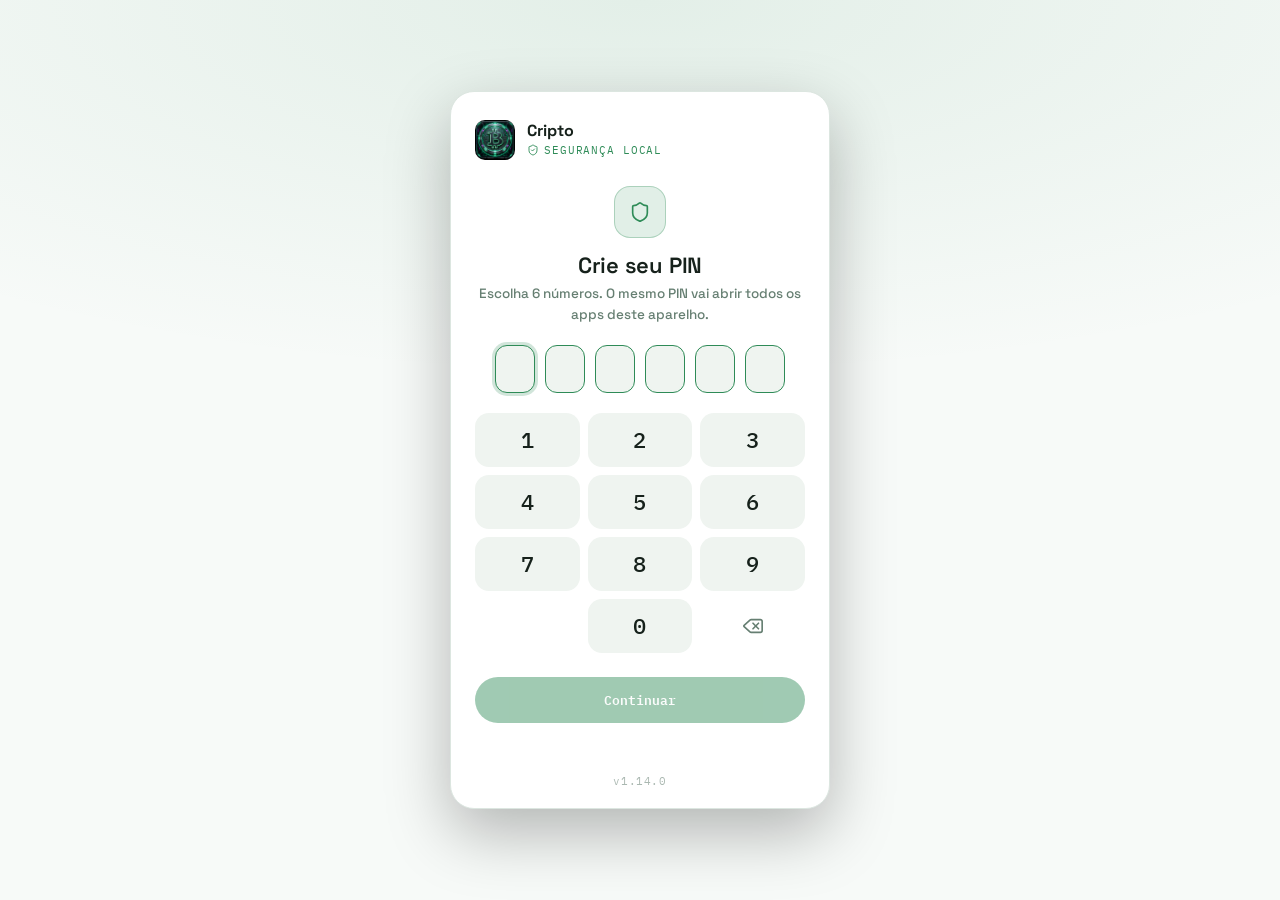
==== index.html @ ff0488eb "fix: remove o salvamento automático em pasta (v1.14.0) O Chrome do Android não tem showDirectoryPick" ====
<!DOCTYPE html>
<html lang="pt-BR" class="vault-locked" data-vault-version="1.14.0" data-vault-app="cripito-sim" data-vault-name="Cripto">
<head>
<meta charset="UTF-8">
<meta name="viewport" content="width=device-width, initial-scale=1, viewport-fit=cover">
<meta http-equiv="Content-Security-Policy" content="default-src 'self'; script-src 'self' https://www.gstatic.com https://www.google.com; style-src 'self' 'unsafe-inline'; font-src 'self'; connect-src 'self' https://firestore.googleapis.com https://content-firebaseappcheck.googleapis.com https://www.google.com https://api.coingecko.com https://api.binance.com; img-src 'self' data:; frame-src https://www.google.com; object-src 'none'; base-uri 'self'; form-action 'self'; worker-src 'self'">
<meta name="referrer" content="no-referrer">
<title>Cripto — Conversor &amp; Portfólio</title>
<link rel="manifest" href="manifest.json">
<meta name="theme-color" content="#171D1A">
<meta name="mobile-web-app-capable" content="yes">
<meta name="apple-mobile-web-app-capable" content="yes">
<meta name="apple-mobile-web-app-status-bar-style" content="black-translucent">
<meta name="apple-mobile-web-app-title" content="Cripto">
<link rel="icon" href="icon-192.png">
<link rel="apple-touch-icon" href="icon-192.png">
<!-- Log de erros: primeiro script, para pegar erros desde o início -->
<script src="apoio/stk-pkg-erros.js" data-app="CRIPTO"></script>
<link rel="stylesheet" href="fonts/fonts.css">
<link rel="stylesheet" href="css/style.css">
<link rel="stylesheet" href="stk-pkg-secure-ui.css">
<link rel="stylesheet" href="apoio/apoio.css" id="dz-style">
</head>
<body>
  <div class="modal-overlay" id="securityModalOverlay" style="display:none;">
    <div class="modal-box">
      <div class="modal-header">
        <h1 style="font-size:20px; margin:0;">Segurança</h1>
        <button class="modal-close" id="closeSecurityModalBtn" aria-label="Fechar" type="button"><i data-icon="x" data-size="18"></i></button>
      </div>
      <div id="securityContent"></div>
    </div>
  </div>

  <div class="modal-overlay" id="certModalOverlay" style="display:none;">
    <div class="modal-box">
      <div class="modal-header">
        <h1 style="font-size:20px; margin:0;">Certificado digital</h1>
        <button class="modal-close" id="closeCertModalBtn" aria-label="Fechar" type="button"><i data-icon="x" data-size="18"></i></button>
      </div>
      <div id="certModalContent"></div>
    </div>
  </div>

  <div class="modal-overlay" id="taxModalOverlay" style="display:none;">
    <div class="modal-box" style="max-width:480px;">
      <div class="modal-header">
        <h1 style="font-size:20px; margin:0;">Relatório Fiscal &amp; IRPF</h1>
        <button class="modal-close" id="closeTaxModalBtn" aria-label="Fechar" type="button"><i data-icon="x" data-size="18"></i></button>
      </div>
      <div id="taxModalContent"></div>
    </div>
  </div>

  <div class="modal-overlay" id="fileAccessModalOverlay" style="display:none;">
    <div class="modal-box">
      <div class="modal-header">
        <h1 style="font-size:20px; margin:0;">Salvamento direto em arquivo</h1>
        <button class="modal-close" id="closeFileAccessModalBtn" aria-label="Fechar" type="button"><i data-icon="x" data-size="18"></i></button>
      </div>
      <div id="fileAccessContent"></div>
    </div>
  </div>

  <div class="wrap" id="appWrap">
    <header class="app-head">
      <div class="vp-bar" data-vault-profile-slot></div>
      <div class="app-head-text">
        <div class="eyebrow" id="headEyebrow">CRIPTO · CONVERSOR AO VIVO</div>
        <h1 id="headTitle">USD · BRL · Cripto</h1>
        <p class="lede" id="headLede">Cotações de cripto em dólar e em real.</p>
      </div>
    </header>

    <div class="tabs">
      <div class="tabs-indicator" id="tabsIndicator"></div>
      <button class="tab-btn active" data-tab="conversor" data-eyebrow="CRIPTO · CONVERSOR AO VIVO" data-title="USD · BRL · Cripto" data-lede="Cotações de cripto em dólar e em real.">Conversor</button>
      <button class="tab-btn" data-tab="simulador" data-eyebrow="CRIPTO · MEU PORTFÓLIO" data-title="Carteira Cripto" data-lede="Suas operações, saldo e resultado.">Portfólio</button>
      <button class="tab-btn" data-tab="metas" data-eyebrow="CRIPTO · SIMULADOR REVERSO" data-title="Meta de Lucro &amp; Capital" data-lede="Quanto investir para chegar ao lucro desejado.">Meta de Lucro</button>
    </div>

    <!-- CONVERSOR -->
    <div class="tab-panel active" id="panel-conversor">
      <div class="card" style="margin-bottom:20px; border-radius:20px;">
        <div class="input-row">
          <input class="amount-input" id="amountInput" type="number" inputmode="decimal" value="1" min="0" step="any" style="font-size:32px;">
          <select class="currency-select" id="fromCurrency"></select>
        </div>
        <div class="status-line">
          <span id="statusText">buscando preços…</span>
          <span id="statusTime"></span>
        </div>
      </div>

      <div class="search-wrap">
        <input type="text" id="assetSearchInput" placeholder="Filtrar moedas por nome ou símbolo (ex: btc, sol, cardano)..." class="search-input">
      </div>

      <div id="results"></div>
      <div id="favoritesEditor" style="display:none;"></div>

      <div class="sparkline-wrap" id="sparklineWrap" style="display:none;">
        <div class="label" id="sparklineLabel"></div>
        <div id="sparklineSvg"></div>
      </div>

      <div class="ticker" id="ticker"></div>
    </div>

    <!-- PORTFÓLIO -->
    <div class="tab-panel" id="panel-simulador">
      <div class="hero">
        <div class="hero-label">PATRIMÔNIO TOTAL</div>
        <div class="hero-amount" id="heroAmount">$0.00</div>
        <div class="hero-delta pos" id="heroDelta">+$0.00</div>
      </div>

      <div class="portfolio-bar">
        <select id="portfolioSelect"></select>
        <button class="icon-btn" id="newPortfolioBtn"><i data-icon="plus" data-size="15"></i> Nova</button>
        <button class="icon-btn" id="renamePortfolioBtn"><i data-icon="pencil" data-size="15"></i> Renomear</button>
        <button class="icon-btn" id="deletePortfolioBtn"><i data-icon="trash" data-size="15"></i> Excluir</button>
      </div>

      <div id="alertBanners"></div>

      <section>
        <div class="card" style="display:flex; flex-direction:column; gap:10px;">
          <!-- Segurança fica em Configurações (menu ⋮); o botão segue aqui, oculto, para o app.js. -->
          <button class="icon-btn" id="openSecurityBtn" style="display:none"></button>
          <div class="security-row" style="border-bottom:none; padding:0;">
            <div>
              <div class="label">Fiscal &amp; IRPF</div>
              <div class="desc">Alienações mensais (limite R$ 35k), apuração de ganho de capital e DeCripto</div>
            </div>
            <button class="icon-btn" id="openTaxModalBtn"><i data-icon="file-text" data-size="15"></i> Ver Relatório</button>
          </div>
        </div>
      </section>

      <section>
        <h2>Saldo em conta <span style="font-size:11px; color:var(--ink-dim);">(depósitos também em blockchain — imutáveis)</span></h2>
        <div class="stat-grid-2" style="margin-bottom:12px;">
          <div class="stat-card-2">
            <div class="k">NÃO ALOCADO</div>
            <div class="v" id="cashBalanceValue"></div>
          </div>
          <div class="stat-card-2">
            <div class="k">PATRIMÔNIO (SALDO+ATIVOS)</div>
            <div class="v" id="netWorthValue"></div>
          </div>
        </div>
        <div class="card">
          <div style="display:flex; gap:10px;">
            <input type="number" id="depositInput" placeholder="Valor (USD)" step="any" style="flex:1; min-width:0;">
            <button class="io-btn" id="depositBtn" style="flex:0 0 auto; min-width:auto; padding:10px 16px;">Adicionar saldo</button>
          </div>
          <div id="depositList"></div>
          <div class="checkbox-row">
            <input type="checkbox" id="blockOverdraftCheck">
            <label for="blockOverdraftCheck" style="margin:0;">Bloquear compras que excedam o saldo disponível</label>
          </div>
        </div>
      </section>

      <section>
        <h2>Alocação da carteira</h2>
        <div class="card">
          <div class="allocation-bar" id="allocationBar"></div>
          <div class="allocation-legend" id="allocationLegend"></div>
        </div>
      </section>

      <section>
        <h2>Evolução do patrimônio</h2>
        <div class="card">
          <div class="chart-header">
            <div class="chart-periods" id="chartPeriodControls">
              <button class="chart-period-btn" data-period="24h">24H</button>
              <button class="chart-period-btn" data-period="7d">7D</button>
              <button class="chart-period-btn" data-period="30d">30D</button>
              <button class="chart-period-btn active" data-period="all">TUDO</button>
            </div>
            <span style="font-family:'IBM Plex Mono',monospace; font-size:11px; color:var(--ink-dim);" id="chartRangeSummary"></span>
          </div>
          <div id="netWorthChart"></div>
          <div class="chart-hover-info" id="chartHoverInfo" style="display:none;">
            <span id="chartHoverDate"></span>
            <span id="chartHoverVal" style="font-weight:600; color:var(--accent);"></span>
          </div>
        </div>
      </section>

      <section id="registrarSection">
        <h2>Registrar operação</h2>
        <div class="card">
          <form class="trade-form" id="tradeForm">
            <div class="full type-toggle">
              <button type="button" data-type="buy" class="active">Compra</button>
              <button type="button" data-type="sell">Venda</button>
            </div>
            <div>
              <label>Ativo</label>
              <select id="assetSelect"></select>
            </div>
            <div>
              <label>Valor da operação (USD)</label>
              <input type="number" id="valueInput" step="any" min="0" placeholder="0.00">
            </div>
            <div class="full">
              <label>Preço por unidade (USD) — cotação de mercado em tempo real</label>
              <input type="number" id="priceInput" step="any" min="0" readonly>
            </div>
            <div>
              <label for="feeInput">Taxa da corretora</label>
              <div class="fee-row">
                <input type="number" id="feeInput" step="any" min="0" placeholder="0">
                <select id="feeUnitSelect" aria-label="Unidade da taxa">
                  <option value="pct">%</option>
                  <option value="usd">USD</option>
                </select>
              </div>
            </div>
            <div>
              <label for="spreadInput">Spread/slippage estimado (%)</label>
              <input type="number" id="spreadInput" step="any" min="0" max="50" placeholder="1">
            </div>
            <div class="full">
              <label for="custodySelect">Local de custódia (define o regime fiscal)</label>
              <select id="custodySelect">
                <option value="national">Exchange nacional (ganho de capital mensal, isenção R$ 35 mil)</option>
                <option value="foreign">Exterior / autocustódia (Lei 14.754/2023: 15% ao ano)</option>
              </select>
            </div>
            <div class="full" id="qtyPreview" style="font-family:'IBM Plex Mono',monospace; font-size:12.5px; color:var(--ink-dim);"></div>
            <div class="full" style="font-size:11.5px; color:var(--ink-dim); line-height:1.5;">
              O preço é a cotação média de mercado; o spread estimado simula a diferença até o preço realmente executado. Taxa e spread entram no custo (compra) ou reduzem o valor recebido (venda). Vender cripto por USDT ou outra stablecoin é permuta tributável, igual a vender por reais.
            </div>
            <button type="submit" class="submit-btn" id="submitBtn">Registrar compra</button>
          </form>
        </div>
      </section>

      <section>
        <h2>Resumo da carteira</h2>
        <div class="card" id="summaryCard"></div>
      </section>

      <section>
        <h2>Alertas de preço</h2>
        <div class="card">
          <div class="alert-form">
            <select id="alertAsset"></select>
            <select id="alertDirection">
              <option value="above">Acima de</option>
              <option value="below">Abaixo de</option>
            </select>
            <input type="number" id="alertTarget" step="any" min="0" placeholder="Preço USD">
            <button type="button" class="submit-btn full" id="addAlertBtn">Criar alerta</button>
          </div>
          <div id="alertList"></div>
        </div>
      </section>

      <section>
        <h2>Histórico de operações <span style="font-size:11px; color:var(--ink-dim);">(blockchain local — imutável)</span></h2>
        <div class="card" id="historyCard"></div>
        <div class="io-buttons">
          <button class="io-btn" id="verifyChainBtn"><i data-icon="shield-check" data-size="15"></i> Verificar integridade</button>
        </div>
        <div class="status" id="chainStatus"></div>
        <!-- Backup e arquivo ficam em Configurações (menu ⋮), que aciona estes botões ocultos. -->
        <div class="io-buttons" style="display:none">
          <button class="io-btn" id="connectFileBtn"><i data-icon="link" data-size="15"></i> Conectar arquivo JSON</button>
          <button class="io-btn" id="exportBtn"><i data-icon="download" data-size="15"></i> Exportar JSON</button>
          <button class="io-btn" id="exportCsvBtn"><i data-icon="file-text" data-size="15"></i> Exportar CSV (Extrato)</button>
          <button class="io-btn" id="importBtn"><i data-icon="upload" data-size="15"></i> Importar JSON</button>
          <input type="file" id="importFile" accept="application/json">
        </div>
        <div class="status" id="ioStatus"></div>
        <div class="status" id="fileStatus"></div>
      </section>

      <button class="fab" id="fabAddTrade" title="Registrar operação" aria-label="Registrar operação" type="button"><i data-icon="plus" data-size="26"></i></button>
    </div>

    <!-- META DE LUCRO -->
    <div class="tab-panel" id="panel-metas">
      <section>
        <div class="card" style="margin-bottom:20px;">
          <div style="font-size:13px; color:var(--ink-dim); margin-bottom:16px; line-height:1.5;">
            Defina quanto você quer lucrar. O simulador calcula quanto capital bruto é preciso alocar em cada cenário para o lucro líquido de 15% de IR atingir a meta. Os rendimentos são hipóteses sem fonte, não previsão nem promessa de retorno; renda passiva (lending/staking) também é tributável.
          </div>
          <form id="targetProfitForm" style="display:flex; gap:12px; flex-wrap:wrap; margin-bottom:16px; align-items:flex-end;">
            <div style="flex:1; min-width:160px;">
              <label for="profitTargetInput" style="font-size:11px; text-transform:uppercase; letter-spacing:0.04em; color:var(--ink-dim); display:block; margin-bottom:6px;">Lucro desejado (USD)</label>
              <input type="number" id="profitTargetInput" value="4" min="0" step="any" required placeholder="Ex: 4" style="width:100%; box-sizing:border-box; font-size:18px; font-weight:600;">
            </div>
            <div style="flex:1; min-width:180px;">
              <label for="profitPeriodSelect" style="font-size:11px; text-transform:uppercase; letter-spacing:0.04em; color:var(--ink-dim); display:block; margin-bottom:6px;">Periodicidade</label>
              <select id="profitPeriodSelect" style="width:100%; box-sizing:border-box; font-size:14px;">
                <option value="month" selected>Por Mês (ex: U$ 4/mês = U$ 48/ano)</option>
                <option value="year">Por Ano (ex: U$ 48/ano)</option>
              </select>
            </div>
            <button type="submit" id="calculateTargetProfitBtn" class="submit-btn">Calcular</button>
          </form>
          <div style="overflow-x:auto;">
            <table class="target-table" style="width:100%; border-collapse:collapse; font-size:13.5px; text-align:left;">
              <thead>
                <tr style="border-bottom:1px solid var(--line); color:var(--ink-dim); font-size:11px; text-transform:uppercase; letter-spacing:0.05em;">
                  <th style="padding:12px 10px;">Cenário de Mercado</th>
                  <th style="padding:12px 10px; text-align:center;">Rendimento hipotético</th>
                  <th style="padding:12px 10px; text-align:right;">Capital bruto (USD)</th>
                  <th style="padding:12px 10px; text-align:right;">Observação</th>
                </tr>
              </thead>
              <tbody id="targetProfitTableBody"></tbody>
            </table>
          </div>
        </div>
      </section>
    </div>

    <footer>
      Preços via CoinGecko, atualizados a cada 20 segundos. O histórico de operações e depósitos de saldo fica numa blockchain local (cadeia de blocos com hash SHA-256) dentro deste navegador — cada ação vira um bloco imutável, verificável a qualquer momento pelo botão "Verificar integridade". Isso é uma cadeia local, não uma rede distribuída como Bitcoin/Ethereum. PIN, bloqueio automático e demais configurações ficam em Configurações (menu ⋮ no topo). Arquivos exportados ou conectados são protegidos por PIN e criptografia AES-256-GCM. Ganho realizado considera o custo médio no momento de cada venda.
      <div id="fiscalDisclaimers" style="margin-top:10px; padding:10px; border-left:3px solid var(--warn); background:var(--surface-2); border-radius:6px;">
        <strong>Avisos importantes:</strong>
        <ol style="margin:6px 0 0 18px; padding:0;">
          <li>Simulação educativa: não substitui contador, o GCAP nem a declaração de ajuste anual.</li>
          <li>O regime depende do local de custódia: exchange nacional (ganho de capital mensal, isenção de R$ 35 mil, DARF 4600) ou exterior (Lei 14.754/2023: 15% fixo, apuração anual na declaração, sem isenção de R$ 35 mil e sem DARF mensal).</li>
          <li>O câmbio USD/BRL usado é indicativo (mercado/cripto), não a PTAX do Banco Central, que é a cotação oficial da apuração.</li>
          <li>Os rendimentos da Meta de Lucro são hipóteses sem fonte, não promessa nem previsão de retorno; renda passiva (lending/staking) também é tributável.</li>
          <li>Legislação vigente em set/2026. A MP 1.303/2025 (alíquota única) caducou, mas o tema pode voltar; confira as regras antes de decidir.</li>
        </ol>
      </div>
    </footer>
  </div>

<script src="finance-engine.js"></script>
<script src="stk-pkg-financ-icons.js"></script>
<script src="stk-pkg-secure-vault.js"></script>
<script src="stk-pkg-secure-ui.js"></script>
<script src="js/app.js"></script>
<script src="apoio/stk-pkg-feedback.js"></script>
<script src="apoio/stk-pkg-doacao.js" data-app="CRIPTO" data-flutuante="false"></script>
</body>
</html>
---- fonts/fonts.css ----
/* Fontes servidas pelo próprio app (sem Google): Space Grotesk e IBM Plex Mono, licença SIL OFL 1.1. Só latin e latin-ext. */
@font-face {
  font-family: 'IBM Plex Mono';
  font-style: normal;
  font-weight: 400;
  font-display: swap;
  src: url(ibm-plex-mono-latin-ext-400.woff2) format('woff2');
  unicode-range: U+0100-02BA, U+02BD-02C5, U+02C7-02CC, U+02CE-02D7, U+02DD-02FF, U+0304, U+0308, U+0329, U+1D00-1DBF, U+1E00-1E9F, U+1EF2-1EFF, U+2020, U+20A0-20AB, U+20AD-20C0, U+2113, U+2C60-2C7F, U+A720-A7FF;
}
@font-face {
  font-family: 'IBM Plex Mono';
  font-style: normal;
  font-weight: 400;
  font-display: swap;
  src: url(ibm-plex-mono-latin-400.woff2) format('woff2');
  unicode-range: U+0000-00FF, U+0131, U+0152-0153, U+02BB-02BC, U+02C6, U+02DA, U+02DC, U+0304, U+0308, U+0329, U+2000-206F, U+20AC, U+2122, U+2191, U+2193, U+2212, U+2215, U+FEFF, U+FFFD;
}
@font-face {
  font-family: 'IBM Plex Mono';
  font-style: normal;
  font-weight: 500;
  font-display: swap;
  src: url(ibm-plex-mono-latin-ext-500.woff2) format('woff2');
  unicode-range: U+0100-02BA, U+02BD-02C5, U+02C7-02CC, U+02CE-02D7, U+02DD-02FF, U+0304, U+0308, U+0329, U+1D00-1DBF, U+1E00-1E9F, U+1EF2-1EFF, U+2020, U+20A0-20AB, U+20AD-20C0, U+2113, U+2C60-2C7F, U+A720-A7FF;
}
@font-face {
  font-family: 'IBM Plex Mono';
  font-style: normal;
  font-weight: 500;
  font-display: swap;
  src: url(ibm-plex-mono-latin-500.woff2) format('woff2');
  unicode-range: U+0000-00FF, U+0131, U+0152-0153, U+02BB-02BC, U+02C6, U+02DA, U+02DC, U+0304, U+0308, U+0329, U+2000-206F, U+20AC, U+2122, U+2191, U+2193, U+2212, U+2215, U+FEFF, U+FFFD;
}
@font-face {
  font-family: 'IBM Plex Mono';
  font-style: normal;
  font-weight: 600;
  font-display: swap;
  src: url(ibm-plex-mono-latin-ext-600.woff2) format('woff2');
  unicode-range: U+0100-02BA, U+02BD-02C5, U+02C7-02CC, U+02CE-02D7, U+02DD-02FF, U+0304, U+0308, U+0329, U+1D00-1DBF, U+1E00-1E9F, U+1EF2-1EFF, U+2020, U+20A0-20AB, U+20AD-20C0, U+2113, U+2C60-2C7F, U+A720-A7FF;
}
@font-face {
  font-family: 'IBM Plex Mono';
  font-style: normal;
  font-weight: 600;
  font-display: swap;
  src: url(ibm-plex-mono-latin-600.woff2) format('woff2');
  unicode-range: U+0000-00FF, U+0131, U+0152-0153, U+02BB-02BC, U+02C6, U+02DA, U+02DC, U+0304, U+0308, U+0329, U+2000-206F, U+20AC, U+2122, U+2191, U+2193, U+2212, U+2215, U+FEFF, U+FFFD;
}
@font-face {
  font-family: 'Space Grotesk';
  font-style: normal;
  font-weight: 500;
  font-display: swap;
  src: url(space-grotesk-latin-ext.woff2) format('woff2');
  unicode-range: U+0100-02BA, U+02BD-02C5, U+02C7-02CC, U+02CE-02D7, U+02DD-02FF, U+0304, U+0308, U+0329, U+1D00-1DBF, U+1E00-1E9F, U+1EF2-1EFF, U+2020, U+20A0-20AB, U+20AD-20C0, U+2113, U+2C60-2C7F, U+A720-A7FF;
}
@font-face {
  font-family: 'Space Grotesk';
  font-style: normal;
  font-weight: 500;
  font-display: swap;
  src: url(space-grotesk-latin.woff2) format('woff2');
  unicode-range: U+0000-00FF, U+0131, U+0152-0153, U+02BB-02BC, U+02C6, U+02DA, U+02DC, U+0304, U+0308, U+0329, U+2000-206F, U+20AC, U+2122, U+2191, U+2193, U+2212, U+2215, U+FEFF, U+FFFD;
}
@font-face {
  font-family: 'Space Grotesk';
  font-style: normal;
  font-weight: 600;
  font-display: swap;
  src: url(space-grotesk-latin-ext.woff2) format('woff2');
  unicode-range: U+0100-02BA, U+02BD-02C5, U+02C7-02CC, U+02CE-02D7, U+02DD-02FF, U+0304, U+0308, U+0329, U+1D00-1DBF, U+1E00-1E9F, U+1EF2-1EFF, U+2020, U+20A0-20AB, U+20AD-20C0, U+2113, U+2C60-2C7F, U+A720-A7FF;
}
@font-face {
  font-family: 'Space Grotesk';
  font-style: normal;
  font-weight: 600;
  font-display: swap;
  src: url(space-grotesk-latin.woff2) format('woff2');
  unicode-range: U+0000-00FF, U+0131, U+0152-0153, U+02BB-02BC, U+02C6, U+02DA, U+02DC, U+0304, U+0308, U+0329, U+2000-206F, U+20AC, U+2122, U+2191, U+2193, U+2212, U+2215, U+FEFF, U+FFFD;
}
@font-face {
  font-family: 'Space Grotesk';
  font-style: normal;
  font-weight: 700;
  font-display: swap;
  src: url(space-grotesk-latin-ext.woff2) format('woff2');
  unicode-range: U+0100-02BA, U+02BD-02C5, U+02C7-02CC, U+02CE-02D7, U+02DD-02FF, U+0304, U+0308, U+0329, U+1D00-1DBF, U+1E00-1E9F, U+1EF2-1EFF, U+2020, U+20A0-20AB, U+20AD-20C0, U+2113, U+2C60-2C7F, U+A720-A7FF;
}
@font-face {
  font-family: 'Space Grotesk';
  font-style: normal;
  font-weight: 700;
  font-display: swap;
  src: url(space-grotesk-latin.woff2) format('woff2');
  unicode-range: U+0000-00FF, U+0131, U+0152-0153, U+02BB-02BC, U+02C6, U+02DA, U+02DC, U+0304, U+0308, U+0329, U+2000-206F, U+20AC, U+2122, U+2191, U+2193, U+2212, U+2215, U+FEFF, U+FFFD;
}
---- css/style.css ----
:root {
    --bg: #0E1210; --surface: #171D1A; --surface-2: #202824; --line: #2C3733;
    --ink: #EAF0EC; --ink-dim: #8FA098; --accent: #6FCF97; --accent-dim: #4A8A67;
    --up: #6FCF97; --down: #E08585; --warn: #E0C185;
    box-sizing: border-box;
    padding-top: env(safe-area-inset-top, 0px);
    padding-bottom: env(safe-area-inset-bottom, 0px);
  }
  * { box-sizing: inherit; }
  html { scroll-padding-top: env(safe-area-inset-top, 0px); }
  html, body { margin: 0; background: var(--bg); color: var(--ink); font-family: 'Space Grotesk', sans-serif; }
  .wrap { max-width: 700px; margin: 0 auto; padding: 28px 20px 60px; }

  .tabs { display: flex; gap: 0; background: var(--surface); border: 1px solid var(--line); border-radius: 999px; padding: 4px; margin-bottom: 26px; position: sticky; top: env(safe-area-inset-top, 0px); z-index: 10; }
  .tabs-indicator { position: absolute; top: 4px; bottom: 4px; width: calc((100% - 8px) / 4); background: var(--surface-2); border-radius: 999px; left: 4px; transition: transform .25s ease; z-index: 0; }
  .tab-btn { flex: 1 1 auto; white-space: nowrap; position: relative; z-index: 1; padding: 11px 6px; border: none; border-radius: 999px; background: transparent; color: var(--ink-dim); font-family: 'IBM Plex Mono', monospace; font-size: 12px; cursor: pointer; text-align: center; }
  .tab-btn.active { color: var(--accent); }
  .tab-panel { display: none; }
  .tab-panel.active { display: block; }

  /* hero de patrimônio */
  .hero { text-align: center; padding: 8px 0 24px; }
  .hero .hero-label { font-family: 'IBM Plex Mono', monospace; font-size: 12px; color: var(--ink-dim); margin-bottom: 8px; }
  .hero .hero-amount { font-size: 42px; font-weight: 700; letter-spacing: -0.01em; font-family: 'Space Grotesk', sans-serif; }
  .hero .hero-delta { display: inline-flex; align-items: center; gap: 5px; margin-top: 10px; padding: 5px 12px; border-radius: 999px; font-family: 'IBM Plex Mono', monospace; font-size: 13px; }
  .hero .hero-delta.pos { background: rgba(111,207,151,0.15); color: var(--up); }
  .hero .hero-delta.neg { background: rgba(224,133,133,0.15); color: var(--down); }

  /* grid de stat cards */
  .stat-grid-2 { display: grid; grid-template-columns: 1fr 1fr; gap: 10px; }
  .stat-card-2 { background: var(--surface); border-radius: 16px; padding: 14px 16px; }
  .stat-card-2 .k { font-family: 'IBM Plex Mono', monospace; font-size: 11px; color: var(--ink-dim); }
  .stat-card-2 .v { font-family: 'IBM Plex Mono', monospace; font-size: 19px; margin-top: 4px; }
  .stat-card-2 .v .secondary { font-size: 11px; }

  /* avatar circular por ativo */
  .asset-avatar { width: 38px; height: 38px; border-radius: 50%; display: inline-flex; align-items: center; justify-content: center; font-family: 'IBM Plex Mono', monospace; font-weight: 600; font-size: 13px; flex-shrink: 0; margin-right: 12px; }

  /* histórico em timeline */
  .timeline-item { display: flex; gap: 12px; padding: 11px 0; border-bottom: 1px solid var(--line); }
  .timeline-item:last-child { border-bottom: none; }
  .timeline-dot { width: 8px; height: 8px; border-radius: 50%; margin-top: 7px; flex-shrink: 0; }
  .timeline-dot.buy, .timeline-dot.deposit { background: var(--up); }
  .timeline-dot.sell { background: var(--down); }
  .timeline-text { flex: 1; min-width: 0; }
  .timeline-text .main { font-size: 14.5px; }
  .timeline-text .sub { font-family: 'IBM Plex Mono', monospace; font-size: 11.5px; color: var(--ink-dim); margin-top: 2px; }

  /* botão de ação flutuante */
  .fab { position: fixed; right: 20px; bottom: calc(20px + env(safe-area-inset-bottom, 0px)); width: 56px; height: 56px; border-radius: 50%; background: var(--accent); color: #0E1210; border: none; font-size: 26px; line-height: 1; display: flex; align-items: center; justify-content: center; box-shadow: 0 8px 24px rgba(111,207,151,0.35); cursor: pointer; z-index: 20; }

  header { margin-bottom: 22px; }
  .eyebrow { font-family: 'IBM Plex Mono', monospace; font-size: 12px; color: var(--accent); margin-bottom: 6px; }
  h1 { font-size: clamp(24px, 5.5vw, 32px); font-weight: 600; margin: 0; line-height: 1.1; }

  section { margin-bottom: 26px; }
  h2 { font-size: 15px; font-weight: 500; color: var(--ink-dim); margin: 0 0 12px; font-family: 'Space Grotesk', sans-serif; }

  .card { background: var(--surface); border: 1px solid var(--line); border-radius: 16px; padding: 18px; }

  .amount-input, select, input[type=number], input[type=text], input[type=password] {
    background: var(--surface-2); border: 1px solid var(--line); border-radius: 4px; color: var(--ink);
    font-family: 'IBM Plex Mono', monospace; font-size: 15px; padding: 10px 12px; width: 100%;
  }

  /* Remove as setas (spin buttons) nativas de inputs numéricos */
  input[type=number]::-webkit-inner-spin-button,
  input[type=number]::-webkit-outer-spin-button {
    -webkit-appearance: none;
    margin: 0;
  }
  input[type=number] {
    -moz-appearance: textfield;
    appearance: textfield;
  }

  input[readonly] { color: var(--ink-dim); cursor: not-allowed; }
  .amount-input { flex: 1; font-size: 20px; padding: 12px 14px; }
  .currency-select { width: 110px; font-size: 15px; border-radius: 999px !important; text-align: center; }
  .input-row { display: flex; gap: 10px; align-items: stretch; }
  .status-line { font-family: 'IBM Plex Mono', monospace; font-size: 12px; color: var(--ink-dim); margin-top: 12px; display: flex; justify-content: space-between; flex-wrap: wrap; gap: 6px; }
  .status-line .live { color: var(--accent); }

  .result-row, .summary-row, .history-row, .deposit-row, .alert-row { display: flex; justify-content: space-between; align-items: center; padding: 13px 0; border-bottom: 1px solid var(--line); gap: 12px; }
  .result-row:last-child, .summary-row:last-child, .history-row:last-child, .deposit-row:last-child, .alert-row:last-child { border-bottom: none; }
  .result-row .label { display: flex; align-items: center; gap: 8px; }
  .result-row .symbol { font-family: 'IBM Plex Mono', monospace; font-size: 12px; color: var(--ink-dim); }
  .result-row .name, .summary-row .asset-name { font-size: 16px; }
  .result-row .value { font-family: 'IBM Plex Mono', monospace; font-size: 18px; text-align: right; white-space: nowrap; }
  .change { font-family: 'IBM Plex Mono', monospace; font-size: 11.5px; margin-left: 8px; }
  .secondary { font-family: 'IBM Plex Mono', monospace; font-size: 11.5px; color: var(--ink-dim); margin-top: 2px; }

  .ticker { margin-top: 20px; display: grid; grid-template-columns: repeat(auto-fit, minmax(130px, 1fr)); gap: 10px; }
  .ticker-item { background: var(--surface); border: 1px solid var(--line); border-radius: 6px; padding: 12px 14px; }
  .ticker-item .t-name { font-family: 'IBM Plex Mono', monospace; font-size: 11px; color: var(--ink-dim); }
  .ticker-item .t-price { font-family: 'IBM Plex Mono', monospace; font-size: 15px; margin-top: 4px; }

  .toggle-more-row {
    display: flex; justify-content: space-between; align-items: center;
    padding: 12px 0; font-family: 'IBM Plex Mono', monospace; font-size: 12.5px; color: var(--ink-dim);
  }
  .toggle-more-row button {
    background: none; border: 1px solid var(--line); border-radius: 4px; color: var(--accent);
    padding: 6px 12px; font-family: 'IBM Plex Mono', monospace; font-size: 12px; cursor: pointer;
  }
  .favorites-editor { background: var(--surface); border: 1px solid var(--line); border-radius: 6px; padding: 14px 16px; margin-top: 10px; }
  .favorites-editor .fe-title { font-size: 12px; color: var(--ink-dim); margin-bottom: 10px; font-family: 'IBM Plex Mono', monospace; }
  .favorites-editor label { display: flex; align-items: center; gap: 8px; font-family: 'Space Grotesk', sans-serif; font-size: 15px; color: var(--ink); padding: 6px 0; margin: 0; }
  .favorites-editor input[type=checkbox] { width: auto; }

  .sparkline-wrap { margin-top: 18px; }
  .sparkline-wrap .label { font-family: 'IBM Plex Mono', monospace; font-size: 11px; color: var(--ink-dim); margin-bottom: 6px; }

  .portfolio-bar { display: flex; gap: 8px; align-items: center; margin-bottom: 20px; flex-wrap: wrap; }
  .portfolio-bar select { flex: 1; min-width: 120px; }
  .icon-btn { background: var(--surface-2); border: 1px solid var(--line); border-radius: 4px; color: var(--ink); font-family: 'IBM Plex Mono', monospace; font-size: 13px; padding: 10px 12px; cursor: pointer; white-space: nowrap; }
  .icon-btn:hover { border-color: var(--accent-dim); }

  form.trade-form { display: grid; grid-template-columns: 1fr 1fr; gap: 10px; align-items: end; }
  form.trade-form .full { grid-column: 1 / -1; }
  /* celular: uma coluna, para a taxa e o spread não ficarem espremidos */
  @media (max-width: 520px) { form.trade-form { grid-template-columns: minmax(0, 1fr); } }
  .fee-row { display: flex; gap: 6px; }
  .fee-row input { flex: 1; min-width: 0; }
  .fee-row select { flex: 0 0 88px; width: 88px; }
  label { font-family: 'IBM Plex Mono', monospace; font-size: 11px; color: var(--ink-dim); display: block; margin-bottom: 5px; }
  .type-toggle { display: flex; gap: 8px; }
  .type-toggle button { flex: 1; padding: 10px; border-radius: 4px; border: 1px solid var(--line); background: var(--surface-2); color: var(--ink-dim); font-family: 'IBM Plex Mono', monospace; font-size: 13px; cursor: pointer; }
  .type-toggle button.active[data-type="buy"] { background: rgba(111,207,151,0.15); border-color: var(--accent); color: var(--accent); }
  .type-toggle button.active[data-type="sell"] { background: rgba(224,133,133,0.15); border-color: var(--down); color: var(--down); }
  .submit-btn { grid-column: 1 / -1; margin-top: 4px; padding: 13px; border-radius: 999px; border: none; background: var(--accent); color: #0E1210; font-family: 'IBM Plex Mono', monospace; font-size: 14px; font-weight: 600; cursor: pointer; }

  .summary-row .asset-meta { font-family: 'IBM Plex Mono', monospace; font-size: 11.5px; color: var(--ink-dim); margin-top: 3px; }
  .summary-row .figures { text-align: right; }
  .summary-row .value { font-family: 'IBM Plex Mono', monospace; font-size: 16px; }
  .summary-row .gain { font-family: 'IBM Plex Mono', monospace; font-size: 12.5px; margin-top: 3px; }
  .gain.pos { color: var(--up); }
  .gain.neg { color: var(--down); }
  .totals { margin-top: 6px; padding-top: 14px; border-top: 1px solid var(--line); display: flex; justify-content: space-between; align-items: baseline; }
  .totals .label { color: var(--ink-dim); font-size: 13px; }
  .totals .value { font-family: 'IBM Plex Mono', monospace; font-size: 20px; }
  .totals .value .secondary { display: block; font-size: 11px; }

  .checkbox-row { display: flex; align-items: center; gap: 8px; margin-top: 14px; font-family: 'IBM Plex Mono', monospace; font-size: 12.5px; color: var(--ink-dim); }
  .checkbox-row input { width: auto; }

  .allocation-bar { display: flex; height: 26px; border-radius: 5px; overflow: hidden; margin-bottom: 12px; border: 1px solid var(--line); }
  .allocation-legend { display: flex; flex-wrap: wrap; gap: 10px 16px; font-family: 'IBM Plex Mono', monospace; font-size: 12px; }
  .allocation-legend .swatch { display: inline-block; width: 9px; height: 9px; border-radius: 2px; margin-right: 6px; }
  .allocation-legend .item { display: flex; align-items: center; color: var(--ink-dim); }

  .history-row { font-size: 14px; }
  .history-row .tag, .deposit-row .tag { font-family: 'IBM Plex Mono', monospace; font-size: 10.5px; padding: 2px 7px; border-radius: 3px; margin-right: 8px; }
  .tag.buy { background: rgba(111,207,151,0.15); color: var(--accent); }
  .tag.sell { background: rgba(224,133,133,0.15); color: var(--down); }
  .tag.deposit { background: rgba(111,207,151,0.15); color: var(--accent); }
  .history-row .details, .deposit-row .details { font-family: 'IBM Plex Mono', monospace; font-size: 12.5px; color: var(--ink-dim); }
  .history-row .del, .deposit-row .del, .alert-row .del { background: none; border: none; color: var(--ink-dim); cursor: pointer; font-size: 16px; padding: 4px 8px; }
  .history-row .del:hover, .deposit-row .del:hover, .alert-row .del:hover { color: var(--down); }
  .empty-note { color: var(--ink-dim); font-size: 14px; padding: 10px 0; }

  .io-buttons { display: flex; gap: 10px; margin-top: 16px; flex-wrap: wrap; }
  .io-btn { flex: 1; min-width: 140px; padding: 10px; border-radius: 4px; border: 1px solid var(--line); background: var(--surface-2); color: var(--ink); font-family: 'IBM Plex Mono', monospace; font-size: 12.5px; cursor: pointer; text-align: center; }
  .io-btn:hover { border-color: var(--accent-dim); }
  #importFile { display: none; }
  .status { font-family: 'IBM Plex Mono', monospace; font-size: 11px; color: var(--ink-dim); margin-top: 10px; }

  .alert-banner { background: rgba(224,193,133,0.15); border: 1px solid var(--warn); color: var(--warn); border-radius: 6px; padding: 12px 14px; margin-bottom: 16px; font-size: 14px; display: flex; justify-content: space-between; align-items: center; gap: 10px; }
  .alert-banner button { background: none; border: none; color: var(--warn); cursor: pointer; font-size: 14px; }

  .alert-form { display: grid; grid-template-columns: 1fr 1fr 1fr; gap: 8px; margin-bottom: 4px; }
  .alert-form .full { grid-column: 1/-1; }
  .alert-row .details { font-family: 'IBM Plex Mono', monospace; font-size: 12.5px; }

  footer { margin-top: 10px; font-size: 12px; color: var(--ink-dim); line-height: 1.6; }

  .lock-screen {
    position: fixed; inset: 0; z-index: 1000; background: var(--bg);
    display: flex; align-items: center; justify-content: center;
    padding: 20px; padding-top: env(safe-area-inset-top, 20px);
  }
  .lock-box { width: 100%; max-width: 320px; }
  .pin-input {
    width: 100%; text-align: center; font-size: 28px; letter-spacing: 12px;
    background: var(--surface); border: 1px solid var(--line); border-radius: 6px;
    color: var(--ink); padding: 16px; font-family: 'IBM Plex Mono', monospace;
  }
  .lock-error { color: var(--down); font-size: 12.5px; text-align: center; min-height: 18px; margin-top: 8px; font-family: 'IBM Plex Mono', monospace; }
  .security-row { display: flex; justify-content: space-between; align-items: center; gap: 10px; padding: 12px 0; border-bottom: 1px solid var(--line); }
  .security-row:last-child { border-bottom: none; }
  .security-row .label { font-size: 14px; }
  .security-row .desc { font-size: 12px; color: var(--ink-dim); margin-top: 2px; }
  .pin-setup-row { display: flex; flex-direction: column; gap: 8px; margin-top: 10px; }

  .modal-overlay {
    position: fixed; inset: 0; z-index: 900; background: rgba(0,0,0,0.55);
    display: flex; align-items: center; justify-content: center;
    padding: 20px; padding-top: env(safe-area-inset-top, 20px);
  }
  .modal-box {
    background: var(--surface); border: 1px solid var(--line); border-radius: 16px;
    padding: 20px; width: 100%; max-width: 420px; max-height: 85vh; overflow-y: auto;
  }
  .modal-header { display: flex; justify-content: space-between; align-items: center; margin-bottom: 8px; }
  .modal-close {
    background: none; border: none; color: var(--ink-dim); font-size: 18px;
    cursor: pointer; padding: 4px 8px; line-height: 1;
  }
  .modal-close:hover { color: var(--ink); }

  .help-steps { padding-left: 18px; margin: 10px 0; font-size: 14px; line-height: 1.6; }
  .help-steps li { margin-bottom: 6px; }
  .code-row { display: flex; gap: 8px; align-items: center; background: var(--surface-2); border: 1px solid var(--line); border-radius: 6px; padding: 8px 10px; margin: 10px 0; }
  .code-row code { flex: 1; font-family: 'IBM Plex Mono', monospace; font-size: 12.5px; color: var(--ink); overflow-x: auto; white-space: nowrap; }
  .code-row button { flex: 0 0 auto; background: var(--surface); border: 1px solid var(--line); border-radius: 4px; color: var(--ink); font-family: 'IBM Plex Mono', monospace; font-size: 11.5px; padding: 6px 10px; cursor: pointer; }
  .code-row button:hover { border-color: var(--accent-dim); }

  /* Gráfico interativo e períodos */
  .chart-header { display: flex; justify-content: space-between; align-items: center; margin-bottom: 12px; flex-wrap: wrap; gap: 8px; }
  .chart-periods { display: flex; gap: 4px; background: var(--surface-2); padding: 3px; border-radius: 999px; }
  .chart-period-btn { background: none; border: none; color: var(--ink-dim); font-family: 'IBM Plex Mono', monospace; font-size: 11px; padding: 4px 10px; border-radius: 999px; cursor: pointer; transition: all 0.2s; }
  .chart-period-btn.active { background: var(--surface); color: var(--accent); font-weight: 600; }
  .chart-hover-info { font-family: 'IBM Plex Mono', monospace; font-size: 12px; color: var(--ink); background: var(--surface-2); border: 1px solid var(--line); border-radius: 6px; padding: 7px 12px; margin-top: 10px; min-height: 32px; display: flex; justify-content: space-between; align-items: center; }

  /* Filtro de moedas no conversor */
  .search-wrap { margin-bottom: 14px; position: relative; }
  .search-input {
    width: 100%; background: var(--surface-2); border: 1px solid var(--line);
    border-radius: 999px; padding: 10px 16px; color: var(--ink);
    font-family: 'Space Grotesk', sans-serif; font-size: 14px; outline: none;
    box-sizing: border-box;
  }
  .search-input:focus { border-color: var(--accent); }

  /* Relatório Fiscal IRPF */
  .tax-badge { display: inline-flex; align-items: center; gap: 6px; padding: 4px 10px; border-radius: 999px; font-family: 'IBM Plex Mono', monospace; font-size: 11px; font-weight: 600; }
  .tax-badge.exempt { background: rgba(111,207,151,0.15); color: var(--up); }
  .tax-badge.taxable { background: rgba(224,133,133,0.15); color: var(--down); }
  .tax-stat-grid { display: grid; grid-template-columns: 1fr 1fr; gap: 10px; margin: 12px 0; }
  .tax-card { background: var(--surface-2); border: 1px solid var(--line); border-radius: 10px; padding: 12px; }
  .tax-card .k { font-size: 11px; color: var(--ink-dim); font-family: 'IBM Plex Mono', monospace; }
  .tax-card .v { font-size: 16px; font-family: 'IBM Plex Mono', monospace; margin-top: 4px; font-weight: 600; }
  .tax-notice { font-size: 12px; line-height: 1.5; color: var(--ink-dim); margin-top: 14px; padding: 10px; border-radius: 6px; background: var(--surface-2); border-left: 3px solid var(--warn); }

  /* Tema claro: segue o sistema do aparelho. */
  @media (prefers-color-scheme: light) {
    :root {
      --bg: #F7FAF8; --surface: #FFFFFF; --surface-2: #EFF4F0; --line: #DCE6E0;
      --ink: #16211B; --ink-dim: #667F72; --accent: #2E8B57; --accent-dim: #4EA976; --warn: #9A7B2E;
    }
  }
  .tab-btn { display: inline-flex; align-items: center; justify-content: center; gap: 5px; }

  /* Ícones SVG (stk-pkg-financ-icons.js) */
  .icon-btn, .io-btn, .modal-close, .fab, .del, .alert-banner button { display: inline-flex; align-items: center; justify-content: center; gap: 6px; }
  .live-dot { display: inline-block; width: 7px; height: 7px; margin-right: 6px; border-radius: 50%; background: currentColor; vertical-align: 1px; box-shadow: 0 0 0 3px color-mix(in srgb, currentColor 22%, transparent); }
---- stk-pkg-secure-ui.css ----
/* FINANC vault UI. Usa os tokens do app (--bg, --surface, --accent...) com fallback no tema escuro padrão. */
html.vault-locked body > :not(#vaultGate):not(.vault-dialog) { display:none !important; }
html.vault-locked body { min-height:100vh; min-height:100dvh; display:grid; place-items:center; margin:0; padding:20px 16px; box-sizing:border-box; background:var(--bg, #0e1210); color:var(--ink, #eaf0ec);
  background-image:radial-gradient(120% 60% at 50% 0%, color-mix(in srgb, var(--accent, #6fcf97) 10%, transparent), transparent 70%); }
.fi { display:inline-block; flex-shrink:0; vertical-align:middle; }

#vaultGate { box-sizing:border-box; width:min(100%, 380px); margin:0; padding:28px 24px 22px; text-align:center; background:var(--surface, #171d1a); color:var(--ink, #eaf0ec); border:1px solid var(--line, #2c3733); border-radius:24px; box-shadow:0 24px 64px rgba(0,0,0,.28); font:15px/1.5 'Space Grotesk', system-ui, sans-serif; }
#vaultGate [hidden], .vault-dialog [hidden] { display:none !important; }
.vault-brand { display:flex; align-items:center; gap:12px; margin-bottom:26px; text-align:left; }
.vault-logo { width:40px; height:40px; border-radius:10px; display:block; }
.vault-app-name { font-size:16px; font-weight:700; line-height:1.1; }
.vault-eyebrow { display:flex; align-items:center; gap:5px; margin-top:3px; color:var(--accent, #6fcf97); font:11px/1.4 'IBM Plex Mono', monospace; letter-spacing:.08em; }
.vault-badge { display:inline-grid; place-items:center; width:52px; height:52px; margin:0 auto 14px; border-radius:16px; color:var(--accent, #6fcf97); background:color-mix(in srgb, var(--accent, #6fcf97) 14%, transparent); border:1px solid color-mix(in srgb, var(--accent, #6fcf97) 30%, transparent); }
.vault-badge-danger { color:var(--down, #e08585); background:color-mix(in srgb, var(--down, #e08585) 14%, transparent); border-color:color-mix(in srgb, var(--down, #e08585) 30%, transparent); }
#vaultGate h1 { margin:0 0 6px; color:var(--ink, #eaf0ec); font-size:22px; line-height:1.2; letter-spacing:-.01em; }
#vaultGate p { margin:0 0 4px; color:var(--ink-dim, #8fa098); font-size:13.5px; line-height:1.5; }
#vaultForm { margin:20px 0 0; }

/* PIN: input real invisível sobre as 6 caixas */
.vault-pin-wrap { position:relative; margin:0 auto 20px; width:max-content; cursor:text; }
.vault-pin-input { position:absolute; inset:0; width:100%; height:100%; opacity:0; border:0; padding:0; margin:0; font-size:16px; caret-color:transparent; }
.vault-dots { display:flex; gap:10px; }
.vault-dots span { width:40px; height:48px; border-radius:12px; background:var(--surface-2, #202824); border:1px solid var(--line, #2c3733); display:grid; place-items:center; transition:border-color .15s, background .15s; }
.vault-dots span::after { content:''; width:12px; height:12px; border-radius:50%; background:var(--ink, #eaf0ec); transform:scale(0); transition:transform .15s; }
.vault-dots span.filled { border-color:color-mix(in srgb, var(--accent, #6fcf97) 55%, var(--line, #2c3733)); }
.vault-dots span.filled::after { transform:scale(1); }
.vault-pin-input:focus-visible + .vault-dots span:not(.filled) { border-color:var(--accent, #6fcf97); }
.vault-pin-input:focus-visible + .vault-dots span.filled + span:not(.filled), .vault-pin-input:focus-visible + .vault-dots span:first-child:not(.filled) { box-shadow:0 0 0 3px color-mix(in srgb, var(--accent, #6fcf97) 22%, transparent); }
.vault-shake { animation:vault-shake .4s; }
.vault-shake span { border-color:var(--down, #e08585) !important; }
@keyframes vault-shake { 20%,60% { transform:translateX(-8px); } 40%,80% { transform:translateX(8px); } }

/* Teclado numérico */
.vault-keypad { display:grid; grid-template-columns:repeat(3, 1fr); gap:8px; margin:0 0 16px; }
#vaultGate .vault-keypad button { height:54px; margin:0; display:grid; place-items:center; border-radius:14px; border:1px solid transparent; background:var(--surface-2, #202824); color:var(--ink, #eaf0ec); font:500 22px 'IBM Plex Mono', monospace; cursor:pointer; -webkit-tap-highlight-color:transparent; transition:background .12s, transform .08s; }
#vaultGate .vault-keypad button:hover { border-color:var(--line, #2c3733); }
#vaultGate .vault-keypad button:active { transform:scale(.96); background:color-mix(in srgb, var(--accent, #6fcf97) 18%, var(--surface-2, #202824)); }
#vaultGate .vault-keypad button[data-key=del] { background:transparent; color:var(--ink-dim, #8fa098); }
#vaultGate .vault-keypad .vault-key-bio { background:color-mix(in srgb, var(--accent, #6fcf97) 12%, transparent); color:var(--accent, #6fcf97); }
#vaultGate .vault-keypad .vault-key-bio.is-off { visibility:hidden; }
#vaultGate .vault-keypad button:disabled { opacity:.4; cursor:not-allowed; transform:none; }

.vault-field { display:block; margin:0 0 16px; text-align:left; color:var(--ink-dim, #8fa098); font:11px/1.4 'IBM Plex Mono', monospace; }
#vaultGate input:not(.vault-pin-input), .vault-dialog input { display:block; box-sizing:border-box; width:100%; padding:12px 14px; margin:7px 0 0; color:var(--ink, #eaf0ec); background:var(--surface-2, #202824); border:1px solid var(--line, #2c3733); border-radius:10px; outline:none; font:14px 'IBM Plex Mono', monospace; }
#vaultGate input:not(.vault-pin-input):focus, .vault-dialog input:focus { border-color:var(--accent, #6fcf97); box-shadow:0 0 0 3px color-mix(in srgb, var(--accent, #6fcf97) 18%, transparent); }
.vault-pin { text-align:center; font-size:22px !important; letter-spacing:.35em; }

/* Botões */
#vaultGate button, .vault-dialog button, #vaultProfileBtn, .vp-drawer button { display:inline-flex; align-items:center; justify-content:center; gap:8px; box-sizing:border-box; cursor:pointer; font:600 13px 'IBM Plex Mono', monospace; }
.vault-primary, .vault-secondary { width:100%; min-height:46px; padding:12px 16px; margin:8px 0 0; border-radius:999px; }
.vault-primary { border:0; background:var(--accent, #6fcf97); color:var(--bg, #0e1210); }
.vault-secondary { border:1px solid var(--line, #2c3733); background:var(--surface-2, #202824); color:var(--ink, #eaf0ec); }
#vaultGate .vault-primary:disabled { opacity:.45; cursor:not-allowed; }
.vault-footer { display:flex; justify-content:center; gap:18px; margin-top:12px; }
.vault-link { padding:8px 4px; border:0; background:none; color:var(--accent, #6fcf97); font-weight:500 !important; }
.vault-link:hover { text-decoration:underline; text-underline-offset:3px; }
#vaultGate :focus-visible, #vaultProfileBtn:focus-visible, .vp-drawer :focus-visible, .vault-dialog :focus-visible { outline:2px solid var(--accent, #6fcf97); outline-offset:2px; }

#vaultRecoveryCode { margin:16px 0 8px !important; padding:14px; border-radius:12px; background:var(--surface-2, #202824); border:1px dashed var(--line, #2c3733); overflow-wrap:anywhere; color:var(--ink, #eaf0ec) !important; font:13px/1.7 'IBM Plex Mono', monospace !important; user-select:all; }
#vaultMessage { min-height:1.4em; margin-top:10px !important; color:var(--down, #e08585) !important; font:12px/1.5 'IBM Plex Mono', monospace !important; }
#vaultSaveError { color:var(--down, #e08585); font:12px 'IBM Plex Mono', monospace; }
#vaultSaveError:not(:empty) { position:fixed; top:0; left:0; right:0; z-index:100000; padding:12px; background:#651d1d; color:white; }
#vaultGate.vault-busy p { color:var(--ink, #eaf0ec); }


.vault-dialog { box-sizing:border-box; width:min(calc(100% - 32px), 400px); border-radius:20px; padding:22px; background:var(--surface, #171d1a); color:var(--ink, #eaf0ec); border:1px solid var(--line, #2c3733); font-family:'Space Grotesk', system-ui, sans-serif; }
.vault-dialog::backdrop { background:rgba(0,0,0,.7); backdrop-filter:blur(2px); }
.vault-dialog-head { display:flex; align-items:center; gap:12px; margin-bottom:8px; }
.vault-dialog-head .vault-badge { width:40px; height:40px; margin:0; border-radius:12px; flex-shrink:0; }
.vault-dialog-head p { margin:0; font-size:14px; line-height:1.4; }
.vault-dialog-actions { display:flex; gap:8px; margin-top:14px; }
.vault-dialog-actions button { white-space:nowrap; flex:1; min-height:44px; padding:10px 16px; border-radius:999px; }
.vault-dialog-actions button:not([type=button]) { border:0; background:var(--accent, #6fcf97); color:var(--bg, #0e1210); }
.vault-dialog-actions button.vault-dialog-primary { border:0; background:var(--accent, #6fcf97); color:var(--bg, #0e1210); }
.vault-dialog-actions button[type=button]:not(.vault-dialog-primary) { border:1px solid var(--line, #2c3733); background:var(--surface-2, #202824); color:var(--ink, #eaf0ec); }

.vault-dim { display:block; color:var(--ink-dim, #8fa098); font-size:12.5px; line-height:1.45; margin:2px 0 0; }
.vault-code { margin:12px 0 4px; padding:12px; border-radius:12px; background:var(--surface-2, #202824); border:1px dashed var(--line, #2c3733); overflow-wrap:anywhere; font:13px/1.7 'IBM Plex Mono', monospace; user-select:all; }
.vault-dialog-actions button.vault-dialog-danger { border:0; background:var(--down, #e08585); color:var(--bg, #0e1210); }

/* Configurações: tela cheia (fs-sheet) ou aba do app (FinancSettings.mount) */
.fs-sheet { box-sizing:border-box; width:min(100%, 560px); max-width:100%; height:100%; max-height:100%; margin:0 0 0 auto; padding:0; border:0; border-left:1px solid var(--line, #2c3733); background:var(--bg, #0e1210); color:var(--ink, #eaf0ec); font-family:'Space Grotesk', system-ui, sans-serif; }
.fs-sheet::backdrop { background:rgba(0,0,0,.55); backdrop-filter:blur(2px); }
.fs-sheet[open] { display:flex; flex-direction:column; animation:fs-in .2s ease-out; }
@keyframes fs-in { from { transform:translateX(24px); opacity:0; } }
.fs-head { display:flex; align-items:center; gap:10px; padding:calc(12px + env(safe-area-inset-top, 0px)) 16px 12px; border-bottom:1px solid var(--line, #2c3733); background:var(--surface, #171d1a); }
.fs-head h2 { margin:0; font-size:18px; line-height:1.2; }
.fs-head span { font:11px 'IBM Plex Mono', monospace; color:var(--ink-dim, #8fa098); }
.fs-back { display:grid; place-items:center; width:40px; height:40px; border-radius:50%; border:1px solid var(--line, #2c3733); background:var(--surface-2, #202824); color:var(--ink, #eaf0ec); cursor:pointer; }
.fs-body { flex:1; overflow:auto; padding:8px 16px calc(24px + env(safe-area-inset-bottom, 0px)); }
.fs { font-family:'Space Grotesk', system-ui, sans-serif; color:var(--ink, #eaf0ec); }
.fs-group { margin:18px 0 0; }
.fs-title { margin:0 0 8px 4px; font:600 11px 'IBM Plex Mono', monospace; letter-spacing:.06em; text-transform:uppercase; color:var(--ink-dim, #8fa098); }
.fs-list { background:var(--surface, #171d1a); border:1px solid var(--line, #2c3733); border-radius:16px; overflow:hidden; }
.fs-row { display:flex; align-items:center; gap:12px; width:100%; box-sizing:border-box; min-height:60px; padding:12px 14px; border:0; border-top:1px solid var(--line, #2c3733); background:none; color:inherit; text-align:left; font:inherit; }
.fs-row:first-child { border-top:0; }
.fs-row[data-wide] { flex-wrap:wrap; }
.fs-row[data-wide] .fs-seg { flex-basis:100%; }
.fs-action { cursor:pointer; }
.fs-action:hover { background:var(--surface-2, #202824); }
.fs-action > .fi:last-child { color:var(--ink-dim, #8fa098); }
.fs-ic { display:grid; place-items:center; width:34px; height:34px; flex-shrink:0; border-radius:10px; background:var(--surface-2, #202824); color:var(--ink-dim, #8fa098); }
.fs-text { flex:1; min-width:0; display:flex; flex-direction:column; gap:2px; }
.fs-text b { font-size:14.5px; font-weight:600; }
.fs-text span { font-size:12.5px; line-height:1.4; color:var(--ink-dim, #8fa098); }
.fs-accent .fs-ic, .fs-accent b { color:var(--accent, #6fcf97); }
.fs-danger .fs-ic, .fs-danger b { color:var(--down, #e08585); }
.fs-danger .fs-ic { background:color-mix(in srgb, var(--down, #e08585) 12%, transparent); }
.fs-switch { position:relative; flex-shrink:0; width:46px; height:28px; padding:0; border-radius:999px; border:1px solid var(--line, #2c3733); background:var(--surface-2, #202824); cursor:pointer; transition:background .15s; }
.fs-switch span { position:absolute; top:3px; left:3px; width:20px; height:20px; border-radius:50%; background:var(--ink-dim, #8fa098); transition:transform .15s, background .15s; }
.fs-switch[aria-checked=true] { background:var(--accent, #6fcf97); border-color:var(--accent, #6fcf97); }
.fs-switch[aria-checked=true] span { transform:translateX(18px); background:var(--bg, #0e1210); }
.fs-switch:disabled { opacity:.4; cursor:not-allowed; }
.fs-select { flex-shrink:0; padding:8px 10px; border-radius:10px; border:1px solid var(--line, #2c3733); background:var(--surface-2, #202824); color:var(--ink, #eaf0ec); font:13px 'IBM Plex Mono', monospace; }
.fs-seg { display:flex; gap:4px; padding:4px; border-radius:999px; border:1px solid var(--line, #2c3733); background:var(--surface-2, #202824); }
.fs-seg button { flex:1; display:inline-flex; align-items:center; justify-content:center; gap:6px; padding:8px 6px; border:0; border-radius:999px; background:none; color:var(--ink-dim, #8fa098); font:600 12px 'IBM Plex Mono', monospace; cursor:pointer; }
.fs-seg button[aria-pressed=true] { background:var(--surface, #171d1a); color:var(--accent, #6fcf97); box-shadow:0 1px 3px rgba(0,0,0,.2); }
.fs-toast { min-height:1.4em; margin:14px 4px 0; font:12px/1.5 'IBM Plex Mono', monospace; color:var(--accent, #6fcf97); }
.fs-toast.fs-bad { color:var(--down, #e08585); }
.fs :focus-visible, .fs-sheet :focus-visible { outline:2px solid var(--accent, #6fcf97); outline-offset:2px; }
@media (max-width:560px) { .fs-sheet { border-left:0; } }
@media (prefers-reduced-motion: reduce) { .fs-sheet[open] { animation:none; } .fs-switch, .fs-switch span { transition:none; } }
@media (max-width:360px) { .vault-dots { gap:6px; } .vault-dots span { width:36px; height:44px; } #vaultGate { padding:24px 16px 18px; } }
@media (prefers-reduced-motion: reduce) { .vault-shake { animation:none; } .vault-dots span, .vault-dots span::after, .vault-keypad button { transition:none; } }
/* Blindagem contra estilos globais dos apps (select, h2, button) */
.fs .fs-select { width:auto !important; min-width:0; max-width:none; flex:0 0 auto; margin:0; height:auto; }
.fs-head h2 { border:0 !important; padding:0 !important; margin:0 !important; color:var(--ink, #eaf0ec) !important; font:700 18px/1.2 'Space Grotesk', system-ui, sans-serif !important; }
.fs .fs-row, .fs .fs-seg button, .fs .fs-switch, .fs-back { margin:0; box-shadow:none; text-transform:none; letter-spacing:normal; }
.fs .fs-title { border:0; padding:0; }
.vault-version { display:block; margin-top:14px; color:var(--ink-dim, #8fa098); opacity:.55; font:10.5px/1 'IBM Plex Mono', monospace; letter-spacing:.06em; }
#vaultBoot { color:var(--ink-dim, #8fa098); opacity:.6; font:11px/1 'IBM Plex Mono', monospace; letter-spacing:.06em; position:fixed; left:50%; top:50%; transform:translate(-50%, -50%); }

/* Menu do app: botão de 3 pontos ao lado do título + painel lateral à esquerda. */
#vaultProfileBtn { flex:none; width:40px; height:40px; padding:0; border:1px solid var(--line, #2c3733); border-radius:50%; background:var(--surface, #171d1a); color:var(--ink, #eaf0ec); -webkit-tap-highlight-color:transparent; transition:background .15s ease, border-color .15s ease, transform .1s ease; }
#vaultProfileBtn:hover { border-color:var(--accent, #6fcf97); background:color-mix(in srgb, var(--accent, #6fcf97) 10%, var(--surface, #171d1a)); }
#vaultProfileBtn:active { transform:scale(.94); }
.vp-avatar { display:grid; place-items:center; width:100%; height:100%; border-radius:50%; overflow:hidden; background:color-mix(in srgb, var(--accent, #6fcf97) 16%, var(--surface, #171d1a)); color:var(--accent, #6fcf97); }
.vp-avatar img { width:100%; height:100%; object-fit:cover; display:block; }
.vp-initials { font:700 14px/1 'Space Grotesk', system-ui, sans-serif; }
.vp-drawer { position:fixed; inset:0 auto 0 0; margin:0; width:min(340px, 88vw); max-width:none; height:100dvh; max-height:none; padding:0; border:0; border-right:1px solid var(--line, #2c3733); background:var(--surface, #171d1a); color:var(--ink, #eaf0ec); box-shadow:24px 0 64px rgba(0,0,0,.35); font:14px/1.45 'Space Grotesk', system-ui, sans-serif; animation:vp-in .22s cubic-bezier(.2,.8,.2,1); }
.vp-drawer::backdrop { background:rgba(0,0,0,.55); backdrop-filter:blur(2px); animation:vp-fade .22s ease; }
.vp-drawer.vp-closing { animation:vp-out .18s ease forwards; }
.vp-drawer.vp-closing::backdrop { opacity:0; transition:opacity .18s; }
@keyframes vp-in { from { transform:translateX(-100%); } to { transform:none; } }
@keyframes vp-out { to { transform:translateX(-100%); } }
@keyframes vp-fade { from { opacity:0; } }
.vp-panel { box-sizing:border-box; display:flex; flex-direction:column; min-height:100%; padding:calc(16px + env(safe-area-inset-top, 0px)) 16px calc(16px + env(safe-area-inset-bottom, 0px)); }
.vp-head { position:relative; display:flex; flex-direction:column; align-items:center; text-align:center; padding:18px 8px 16px; }
.vp-close { position:absolute; top:-4px; right:-4px; width:38px; height:38px; border:0; border-radius:50%; background:transparent; color:var(--ink-dim, #8fa098); }
.vp-close:hover { background:var(--surface-2, #202824); color:var(--ink, #eaf0ec); }
.vp-avatar-lg { width:68px; height:68px; margin-bottom:12px; border:2px solid color-mix(in srgb, var(--accent, #6fcf97) 45%, transparent); }
.vp-avatar-lg .vp-initials { font-size:24px; }
.vp-head h2 { margin:0; font-size:19px; line-height:1.2; color:var(--ink, #eaf0ec); border:0; padding:0; }
.vp-sub { display:inline-flex; align-items:center; gap:5px; margin:6px 0 0; color:var(--accent, #6fcf97); font:11px/1.4 'IBM Plex Mono', monospace; letter-spacing:.04em; }
.vp-stats { display:grid; grid-template-columns:1fr 1fr; gap:8px; margin:4px 0 14px; }
.vp-stats div { display:flex; flex-direction:column; gap:4px; padding:10px 12px; border-radius:14px; background:var(--surface-2, #202824); border:1px solid var(--line, #2c3733); }
.vp-stats span { display:flex; align-items:center; gap:5px; color:var(--ink-dim, #8fa098); font-size:11px; }
.vp-stats b { font-size:14px; }
.vp-menu { flex:1; overflow:auto; }
.vp-section { margin:14px 6px 6px; color:var(--ink-dim, #8fa098); font:600 10.5px/1 'IBM Plex Mono', monospace; letter-spacing:.08em; text-transform:uppercase; }
.vp-drawer .vp-item { display:flex !important; justify-content:flex-start !important; width:100%; gap:12px !important; padding:10px 8px; margin:0; border:0; border-radius:12px; background:transparent; color:var(--ink, #eaf0ec); text-align:left; font:inherit !important; }
.vp-item:hover { background:var(--surface-2, #202824); }
.vp-item > svg:last-child { margin-left:auto; color:var(--ink-dim, #8fa098); flex:none; }
.vp-item-ic { display:grid; place-items:center; width:36px; height:36px; flex:none; border-radius:10px; background:var(--surface-2, #202824); color:var(--accent, #6fcf97); }
.vp-item-text { display:flex; flex-direction:column; min-width:0; }
.vp-item-text b { font-weight:600; font-size:14px; }
.vp-item-text span { color:var(--ink-dim, #8fa098); font-size:12px; }
.vp-danger .vp-item-ic, .vp-danger b { color:var(--down, #e08585); }
/* Fonte fixa: o CSS do app pode estilizar footer/header e o menu precisa ser igual em todos. */
.vp-head, .vp-foot { font:14px/1.45 'Space Grotesk', system-ui, sans-serif; }
.vp-drawer .vp-head { margin:0; }
.vp-foot { border-top:1px solid var(--line, #2c3733); padding-top:10px; margin-top:10px; }
.vp-lock .vp-item-ic { background:color-mix(in srgb, var(--accent, #6fcf97) 16%, transparent); }
.vp-version { margin:10px 0 0; text-align:center; color:var(--ink-dim, #8fa098); opacity:.6; font:10.5px/1.4 'IBM Plex Mono', monospace; letter-spacing:.04em; }
@media (prefers-reduced-motion: reduce) { .vp-drawer, .vp-drawer::backdrop, .vp-drawer.vp-closing { animation:none; } #vaultProfileBtn { transition:none; } }

[data-vault-profile-slot] { display:flex; flex:none; }
/* Cabeçalho padrão dos apps FINANC: ⋮ à esquerda de eyebrow, título e descrição. */
.app-head { display:flex; align-items:flex-start; gap:12px; margin:0 0 18px; }
.app-head-text { flex:1; min-width:0; }
.app-head .eyebrow { margin:0 0 6px; font:500 12px/1.3 'IBM Plex Mono', monospace; letter-spacing:.5px; color:var(--accent, #6fcf97); text-transform:uppercase; }
.app-head h1 { margin:0 0 4px; font:700 26px/1.15 'Space Grotesk', system-ui, sans-serif; letter-spacing:0; color:var(--ink, #eaf0ec); }
.app-head .lede { margin:0; font:12px/1.5 'IBM Plex Mono', monospace; color:var(--ink-dim, #8fa098); }
[data-vault-profile-slot]:empty { display:none; }

/* Mostrar ou ocultar senha (botão de olho dentro do campo) */
.pw-wrap { position:relative; display:block; }
#vaultGate .pw-wrap, .vault-dialog .pw-wrap { margin:7px 0 0; }
.pw-wrap > input { width:100%; padding-right:48px !important; }
#vaultGate .pw-wrap > input, .vault-dialog .pw-wrap > input { margin:0; }
.pw-wrap > button.pw-toggle { position:absolute; top:50%; right:4px; transform:translateY(-50%); display:grid; place-items:center; width:40px; height:40px; min-height:0; margin:0; padding:0; border:0; border-radius:10px; background:none; box-shadow:none; color:var(--ink-dim, #8fa098); cursor:pointer; -webkit-tap-highlight-color:transparent; }
.pw-wrap > button.pw-toggle:hover, .pw-wrap > button.pw-toggle[aria-pressed="true"] { color:var(--accent, #6fcf97); }
.pw-wrap > button.pw-toggle:focus-visible { outline:2px solid var(--accent, #6fcf97); outline-offset:-2px; }


/* Badge de status nas linhas de Configurações (mesmos tons do .badge do design system). */
.fs-badge { flex-shrink:0; display:inline-flex; align-items:center; padding:3px 10px; border-radius:999px; font:11px 'IBM Plex Mono', monospace; white-space:nowrap; }
.fs-badge-pos { background:color-mix(in srgb, var(--up, #6fcf97) 15%, transparent); color:var(--up, #6fcf97); }
.fs-badge-neg { background:color-mix(in srgb, var(--down, #e08585) 15%, transparent); color:var(--down, #e08585); }
.fs-badge-warn { background:color-mix(in srgb, var(--warn, #e0c185) 15%, transparent); color:var(--warn, #e0c185); }
.fs-badge-info { background:color-mix(in srgb, var(--info, #7fa6cf) 15%, transparent); color:var(--info, #7fa6cf); }
.fs-badge-neutral { background:var(--surface-2, #202824); color:var(--ink-dim, #8fa098); border:1px solid var(--line, #2c3733); }
---- apoio/apoio.css ----
/* apoio.css — painel Apoiar · Avaliar · Sugerir (Design System — Registro Evolutivo) */

.dz-root{--dz-bg:#0E1210;--dz-surface:#171D1A;--dz-surface-2:#202824;--dz-line:#2C3733;
--dz-ink:#EAF0EC;--dz-dim:#8FA098;--dz-accent:#6FCF97;--dz-warn:#E0C185;--dz-down:#E08585;
font-family:'Space Grotesk',system-ui,sans-serif;color:var(--dz-ink)}
.dz-root *{box-sizing:border-box}
.dz-fab{position:fixed;right:16px;bottom:calc(16px + env(safe-area-inset-bottom,0px));z-index:9998;
font-family:'IBM Plex Mono',ui-monospace,monospace;font-size:12.5px;font-weight:600;
background:var(--dz-surface-2);color:var(--dz-accent);border:1px solid var(--dz-line);
border-radius:999px;padding:10px 16px;cursor:pointer;box-shadow:0 6px 20px rgba(0,0,0,.35)}
.dz-root button:focus-visible,.dz-root input:focus-visible,.dz-root textarea:focus-visible{outline:2px solid var(--dz-accent);outline-offset:2px}
.dz-overlay{position:fixed;inset:0;z-index:9999;background:rgba(5,8,6,.7);display:flex;align-items:flex-end;justify-content:center}
.dz-sheet{width:100%;max-width:440px;max-height:92vh;overflow-y:auto;background:var(--dz-surface);
border:1px solid var(--dz-line);border-bottom:none;border-radius:20px 20px 0 0;
padding:10px 18px calc(22px + env(safe-area-inset-bottom,0px));animation:dz-up .22s ease-out}
@media (min-width:600px){.dz-overlay{align-items:center}.dz-sheet{border-radius:20px;border-bottom:1px solid var(--dz-line)}}
@keyframes dz-up{from{transform:translateY(24px);opacity:0}to{transform:none;opacity:1}}
@media (prefers-reduced-motion:reduce){.dz-sheet{animation:none}.dz-star{transition:none}}
.dz-grip{width:36px;height:4px;border-radius:2px;background:var(--dz-line);margin:0 auto 12px}
.dz-head{display:flex;justify-content:space-between;align-items:center;gap:12px;margin-bottom:14px}
.dz-tabs{display:flex;gap:18px}
.dz-tabs button{background:none;border:none;border-bottom:2px solid transparent;color:var(--dz-dim);
font-family:'Space Grotesk',sans-serif;font-size:16px;font-weight:600;padding:4px 0 6px;cursor:pointer}
.dz-tabs button[aria-selected="true"]{color:var(--dz-ink);border-bottom-color:var(--dz-accent)}
.dz-close{background:none;border:none;color:var(--dz-dim);font-size:22px;line-height:1;cursor:pointer;padding:2px 6px}
.dz-text{font-size:13.5px;line-height:1.5;color:var(--dz-dim);margin:0 0 16px}
.dz-seg{display:grid;grid-template-columns:1fr 1fr;background:var(--dz-bg);border:1px solid var(--dz-line);border-radius:999px;padding:3px;margin-bottom:16px}
.dz-seg button{font-family:'IBM Plex Mono',monospace;font-size:12.5px;border:none;background:none;color:var(--dz-dim);padding:8px;border-radius:999px;cursor:pointer}
.dz-seg button[aria-selected="true"]{background:var(--dz-surface-2);color:var(--dz-ink);font-weight:600}
.dz-label{display:block;font-family:'IBM Plex Mono',monospace;font-size:11px;color:var(--dz-dim);margin-bottom:8px}
.dz-chips{display:flex;flex-wrap:wrap;gap:8px;margin-bottom:12px}
.dz-chip{font-family:'IBM Plex Mono',monospace;font-size:13px;padding:8px 14px;border-radius:999px;cursor:pointer;
background:var(--dz-surface-2);color:var(--dz-ink);border:1px solid var(--dz-line)}
.dz-chip[aria-pressed="true"]{background:rgba(111,207,151,.15);border-color:var(--dz-accent);color:var(--dz-accent)}
.dz-field{margin-bottom:12px}
.dz-field input,.dz-field textarea{width:100%;background:var(--dz-surface-2);border:1px solid var(--dz-line);border-radius:8px;
color:var(--dz-ink);font-family:'IBM Plex Mono',monospace;font-size:14px;padding:10px 12px}
.dz-field textarea{min-height:110px;resize:vertical;line-height:1.5}
.dz-hint{display:flex;justify-content:space-between;font-family:'IBM Plex Mono',monospace;font-size:10.5px;color:var(--dz-dim);margin-top:6px}
.dz-trap{position:absolute;left:-9999px;width:1px;height:1px;opacity:0}
.dz-qr{background:#fff;border-radius:14px;padding:12px;width:220px;max-width:100%;aspect-ratio:1;margin:6px auto 14px;display:flex;align-items:center;justify-content:center}
.dz-qr svg{width:100%;height:auto;display:block}
.dz-qr-msg{font-family:'IBM Plex Mono',monospace;font-size:11.5px;color:#4a5a52;text-align:center;padding:10px}
.dz-btn{width:100%;font-family:'IBM Plex Mono',monospace;font-size:14px;font-weight:600;padding:13px;border:none;
border-radius:999px;background:var(--dz-accent);color:var(--dz-bg);cursor:pointer}
.dz-btn:disabled{opacity:.45;cursor:default}
.dz-btn.done{background:var(--dz-surface-2);color:var(--dz-accent);border:1px solid var(--dz-accent)}
.dz-meta{font-family:'IBM Plex Mono',monospace;font-size:11px;color:var(--dz-dim);text-align:center;margin-top:10px;line-height:1.6}
.dz-addr{font-family:'IBM Plex Mono',monospace;font-size:13px;line-height:1.7;text-align:center;word-spacing:4px;
background:var(--dz-bg);border:1px solid var(--dz-line);border-radius:10px;padding:10px 12px;margin-bottom:10px}
.dz-note{font-size:12px;line-height:1.5;color:var(--dz-warn);margin:0 0 12px;text-align:center}
.dz-avg{display:flex;align-items:baseline;gap:10px;background:var(--dz-bg);border:1px solid var(--dz-line);border-radius:12px;padding:12px 14px;margin-bottom:18px}
.dz-avg b{font-size:28px;font-weight:700;color:var(--dz-accent)}
.dz-avg span{font-family:'IBM Plex Mono',monospace;font-size:11.5px;color:var(--dz-dim)}
.dz-stars{display:flex;justify-content:center;gap:6px;margin-bottom:6px}
.dz-star{background:none;border:none;cursor:pointer;font-size:38px;line-height:1;color:var(--dz-line);padding:2px 4px;transition:transform .12s,color .12s}
.dz-star.on{color:var(--dz-accent)}
.dz-star:active{transform:scale(.9)}
.dz-stars.lock .dz-star{cursor:default}
.dz-star-label{text-align:center;font-family:'IBM Plex Mono',monospace;font-size:12px;color:var(--dz-dim);min-height:18px;margin-bottom:16px}
.dz-status{font-family:'IBM Plex Mono',monospace;font-size:12px;text-align:center;margin-top:10px;min-height:16px;color:var(--dz-dim)}
.dz-status.ok{color:var(--dz-accent)} .dz-status.err{color:var(--dz-down)}
.dz-card{background:var(--dz-surface);border:1px solid var(--dz-line);border-radius:16px;padding:18px;margin-bottom:16px}
.dz-card-title{font-size:17px;font-weight:700;margin:0 0 12px}
.dz-hidden{display:none!important}
/* App Check (reCAPTCHA): o selo flutuante some; o aviso fica em .dz-legal, como o Google exige */
.grecaptcha-badge{visibility:hidden}
.dz-legal{font-size:11px;line-height:1.5;color:var(--dz-dim);text-align:center;margin:12px 0 0}
.dz-legal a{color:var(--dz-dim);text-decoration:underline}
/* Relatórios de erro (stk-pkg-erros.js): aviso discreto e lista */
.dz-toast{position:fixed;left:50%;transform:translateX(-50%);bottom:calc(16px + env(safe-area-inset-bottom,0px));z-index:9999;
width:calc(100% - 32px);max-width:440px;display:flex;align-items:center;gap:10px;background:var(--dz-surface-2);
border:1px solid var(--dz-line);border-radius:14px;padding:10px 10px 10px 14px;box-shadow:0 8px 24px rgba(0,0,0,.35)}
.dz-toast-txt{flex:1;min-width:0;font-size:13px;line-height:1.4;color:var(--dz-ink)}
.dz-toast-btn{flex:0 0 auto;font-family:'IBM Plex Mono',monospace;font-size:12.5px;font-weight:600;border:none;border-radius:999px;
background:var(--dz-accent);color:var(--dz-bg);padding:8px 14px;cursor:pointer}
.dz-toast-x{flex:0 0 auto;background:none;border:none;color:var(--dz-dim);font-size:20px;line-height:1;cursor:pointer;padding:4px 6px}
.dz-err-switch{display:flex;align-items:flex-start;gap:10px;font-size:13px;line-height:1.45;color:var(--dz-ink);
background:var(--dz-bg);border:1px solid var(--dz-line);border-radius:12px;padding:12px;margin-bottom:14px;cursor:pointer}
.dz-err-switch input{flex:0 0 auto;width:18px;height:18px;margin:1px 0 0;accent-color:var(--dz-accent)}
.dz-err-vazio{font-family:'IBM Plex Mono',monospace;font-size:12.5px;color:var(--dz-dim);text-align:center;margin:8px 0 16px}
.dz-err-lista{list-style:none;margin:0 0 14px;padding:0;border:1px solid var(--dz-line);border-radius:12px;max-height:40vh;overflow-y:auto}
.dz-err-item{padding:10px 12px;border-bottom:1px solid var(--dz-line)}
.dz-err-item:last-child{border-bottom:0}
.dz-err-msg{font-family:'IBM Plex Mono',monospace;font-size:12.5px;line-height:1.45;color:var(--dz-ink);overflow-wrap:anywhere}
.dz-err-meta{font-family:'IBM Plex Mono',monospace;font-size:10.5px;color:var(--dz-dim);margin-top:4px;overflow-wrap:anywhere}
.dz-err-acoes{display:flex;justify-content:center;gap:8px;margin-top:10px}
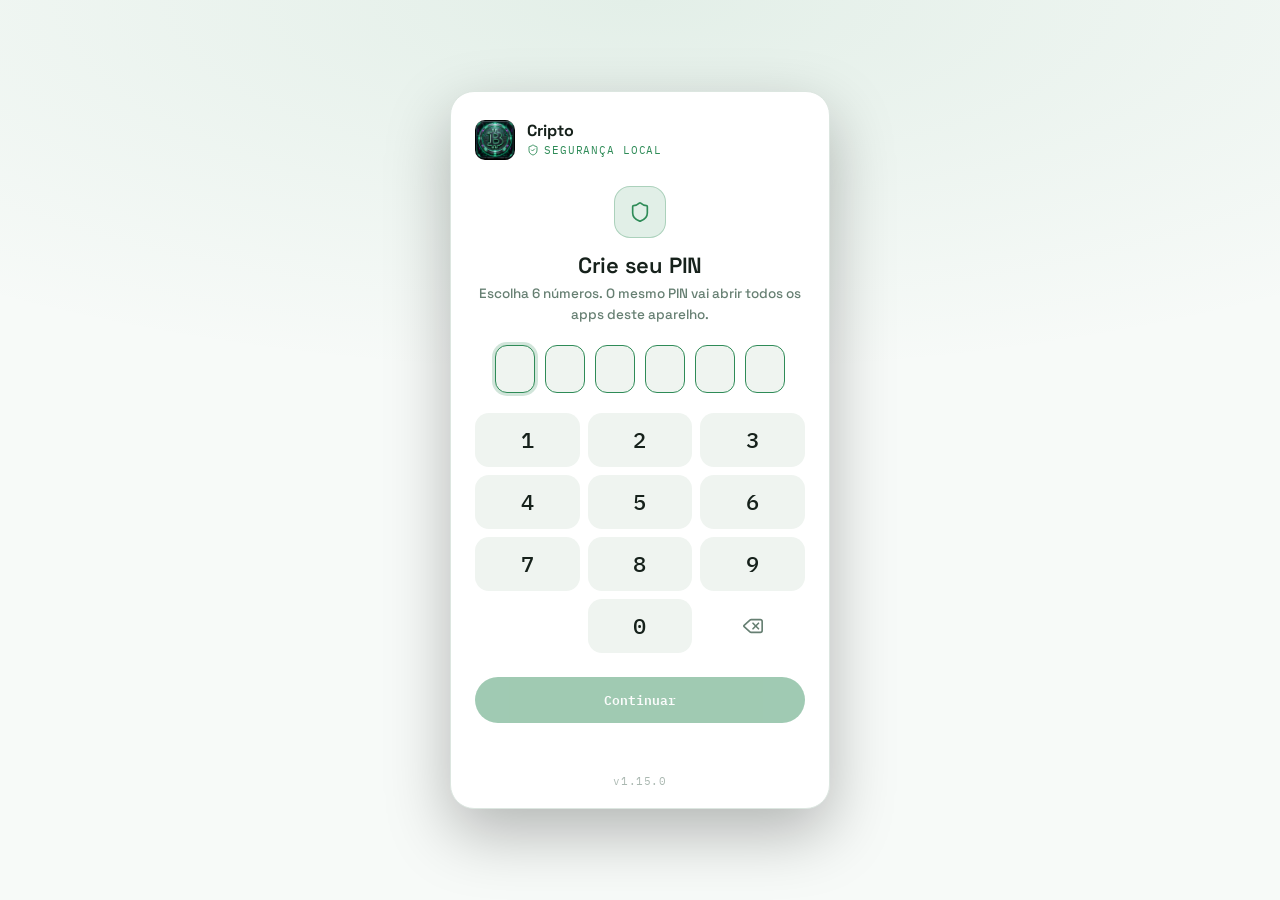
==== commit f847afdf: "feat: 12 palavras no lugar do código de recuperação (v1.15.0) - 12 palavras (BIP39, lista oficial em" ====
--- a/index.html
+++ b/index.html
@@ -1,5 +1,5 @@
 <!DOCTYPE html>
-<html lang="pt-BR" class="vault-locked" data-vault-version="1.14.0" data-vault-app="cripito-sim" data-vault-name="Cripto">
+<html lang="pt-BR" class="vault-locked" data-vault-version="1.15.0" data-vault-app="cripito-sim" data-vault-name="Cripto">
 <head>
 <meta charset="UTF-8">
 <meta name="viewport" content="width=device-width, initial-scale=1, viewport-fit=cover">
@@ -339,6 +339,7 @@
 
 <script src="finance-engine.js"></script>
 <script src="stk-pkg-financ-icons.js"></script>
+<script src="stk-pkg-bip39-pt.js"></script>
 <script src="stk-pkg-secure-vault.js"></script>
 <script src="stk-pkg-secure-ui.js"></script>
 <script src="js/app.js"></script>
--- a/stk-pkg-secure-ui.css
+++ b/stk-pkg-secure-ui.css
@@ -57,6 +57,14 @@
 #vaultGate :focus-visible, #vaultProfileBtn:focus-visible, .vp-drawer :focus-visible, .vault-dialog :focus-visible { outline:2px solid var(--accent, #6fcf97); outline-offset:2px; }
 
 #vaultRecoveryCode { margin:16px 0 8px !important; padding:14px; border-radius:12px; background:var(--surface-2, #202824); border:1px dashed var(--line, #2c3733); overflow-wrap:anywhere; color:var(--ink, #eaf0ec) !important; font:13px/1.7 'IBM Plex Mono', monospace !important; user-select:all; }
+/* 12 palavras e o código de 12 caracteres (tela de PIN e janela de Configurações). */
+.vault-seed { list-style:none; display:grid; grid-template-columns:repeat(2, 1fr); gap:6px; margin:14px 0 8px; padding:0; counter-reset:seed; text-align:left; user-select:all; }
+.vault-seed li { counter-increment:seed; display:flex; align-items:baseline; gap:8px; padding:8px 10px; border-radius:10px; background:var(--surface-2, #202824); border:1px solid var(--line, #2c3733); color:var(--ink, #eaf0ec); font:500 14px/1.3 'IBM Plex Mono', monospace; }
+.vault-seed li::before { content:counter(seed) '.'; min-width:2.2ch; color:var(--ink-dim, #8fa098); font-size:11px; }
+.vault-hash { margin:4px 0 12px !important; padding:10px; border-radius:12px; background:var(--surface-2, #202824); border:1px dashed var(--line, #2c3733); color:var(--ink, #eaf0ec) !important; font:600 18px/1.4 'IBM Plex Mono', monospace !important; letter-spacing:.08em; text-align:center; user-select:all; }
+.vault-seed-label { margin:0 !important; text-align:left; color:var(--ink-dim, #8fa098); font:11px/1.4 'IBM Plex Mono', monospace !important; }
+#vaultGate textarea, .vault-dialog textarea { display:block; box-sizing:border-box; width:100%; min-height:84px; padding:12px 14px; margin:7px 0 0; resize:vertical; color:var(--ink, #eaf0ec); background:var(--surface-2, #202824); border:1px solid var(--line, #2c3733); border-radius:10px; outline:none; font:14px/1.5 'IBM Plex Mono', monospace; }
+#vaultGate textarea:focus, .vault-dialog textarea:focus { border-color:var(--accent, #6fcf97); box-shadow:0 0 0 3px color-mix(in srgb, var(--accent, #6fcf97) 18%, transparent); }
 #vaultMessage { min-height:1.4em; margin-top:10px !important; color:var(--down, #e08585) !important; font:12px/1.5 'IBM Plex Mono', monospace !important; }
 #vaultSaveError { color:var(--down, #e08585); font:12px 'IBM Plex Mono', monospace; }
 #vaultSaveError:not(:empty) { position:fixed; top:0; left:0; right:0; z-index:100000; padding:12px; background:#651d1d; color:white; }
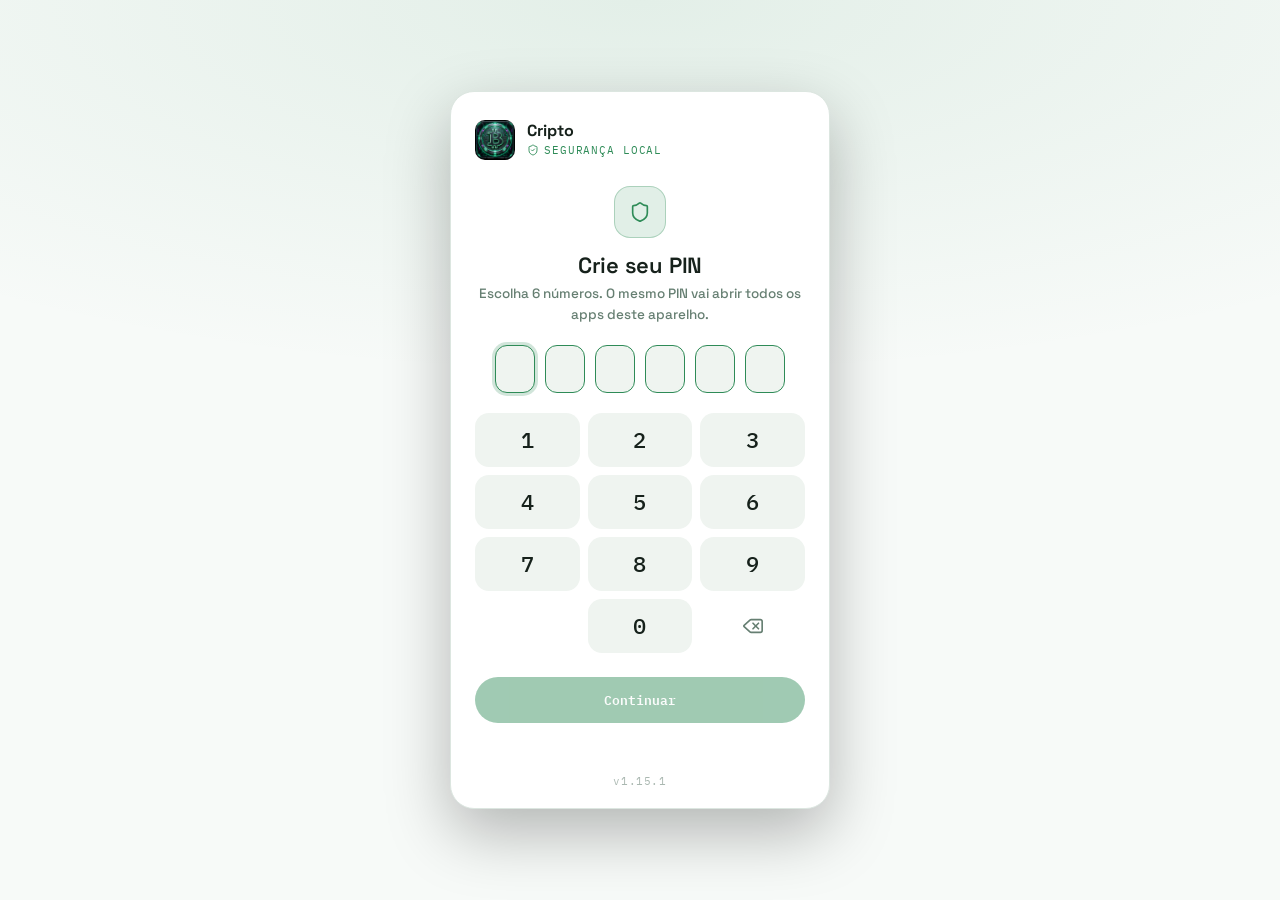
==== commit 122a238e: "fix: 12 palavras aparecem também ao reabrir pela sessão (v1.15.1) Quem abria o app reaproveitando a " ====
--- a/index.html
+++ b/index.html
@@ -1,5 +1,5 @@
 <!DOCTYPE html>
-<html lang="pt-BR" class="vault-locked" data-vault-version="1.15.0" data-vault-app="cripito-sim" data-vault-name="Cripto">
+<html lang="pt-BR" class="vault-locked" data-vault-version="1.15.1" data-vault-app="cripito-sim" data-vault-name="Cripto">
 <head>
 <meta charset="UTF-8">
 <meta name="viewport" content="width=device-width, initial-scale=1, viewport-fit=cover">
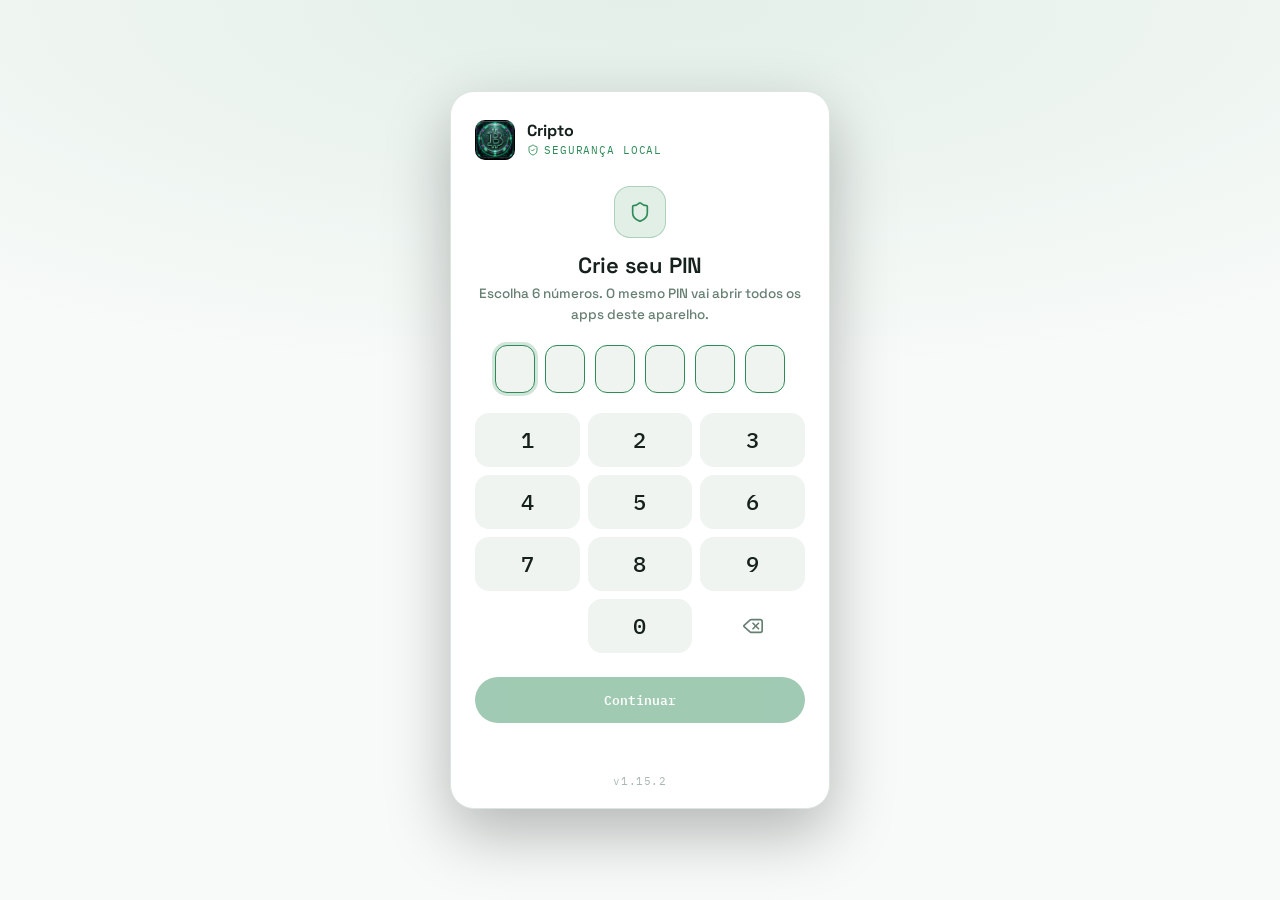
==== commit a2d9577e: "fix: certificado sai das 12 palavras e pede só o PIN (v1.15.2) Gerar o certificado sorteava um aleat" ====
--- a/index.html
+++ b/index.html
@@ -1,5 +1,5 @@
 <!DOCTYPE html>
-<html lang="pt-BR" class="vault-locked" data-vault-version="1.15.1" data-vault-app="cripito-sim" data-vault-name="Cripto">
+<html lang="pt-BR" class="vault-locked" data-vault-version="1.15.2" data-vault-app="cripito-sim" data-vault-name="Cripto">
 <head>
 <meta charset="UTF-8">
 <meta name="viewport" content="width=device-width, initial-scale=1, viewport-fit=cover">
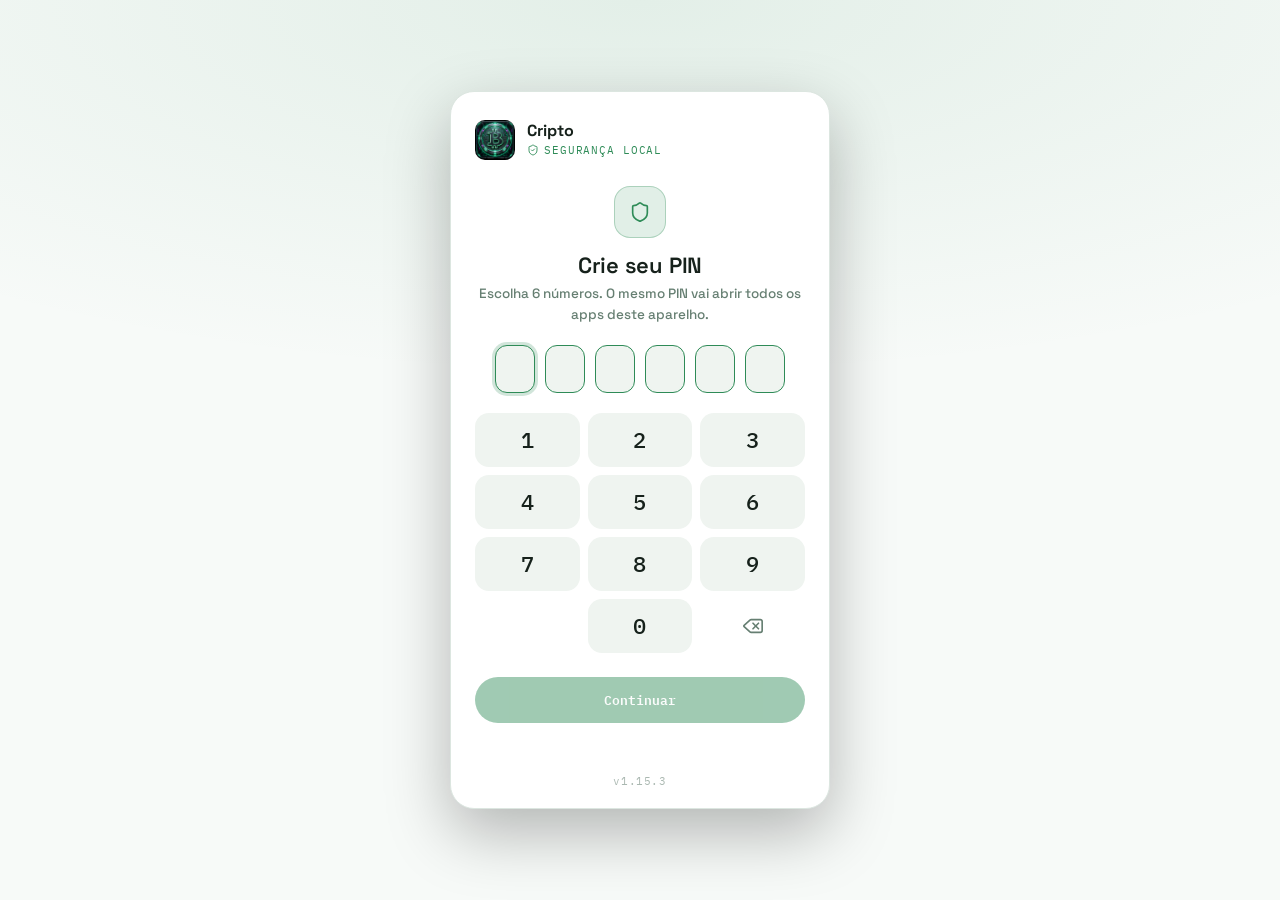
==== commit b6b1b98d: "fix: certificado nunca pede senha; app se atualiza ao voltar (v1.15.3) - Gerar e baixar o certificad" ====
--- a/index.html
+++ b/index.html
@@ -1,5 +1,5 @@
 <!DOCTYPE html>
-<html lang="pt-BR" class="vault-locked" data-vault-version="1.15.2" data-vault-app="cripito-sim" data-vault-name="Cripto">
+<html lang="pt-BR" class="vault-locked" data-vault-version="1.15.3" data-vault-app="cripito-sim" data-vault-name="Cripto">
 <head>
 <meta charset="UTF-8">
 <meta name="viewport" content="width=device-width, initial-scale=1, viewport-fit=cover">
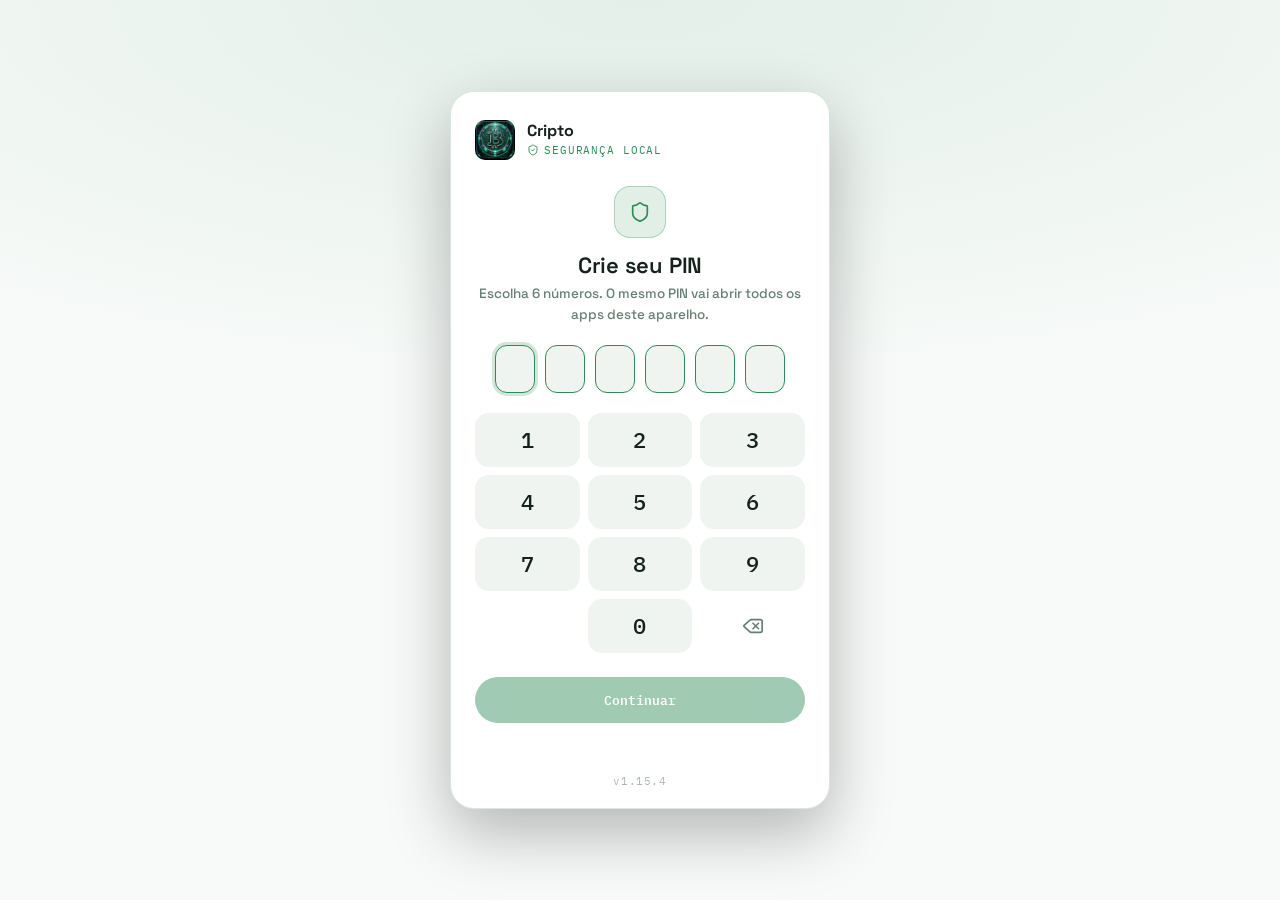
==== commit 31d23eba: "fix: PIN só digitado, sem colar nem preencher pelo Proton Pass/Google (v1.15.4) - Campos de PIN acei" ====
--- a/index.html
+++ b/index.html
@@ -1,5 +1,5 @@
 <!DOCTYPE html>
-<html lang="pt-BR" class="vault-locked" data-vault-version="1.15.3" data-vault-app="cripito-sim" data-vault-name="Cripto">
+<html lang="pt-BR" class="vault-locked" data-vault-version="1.15.4" data-vault-app="cripito-sim" data-vault-name="Cripto">
 <head>
 <meta charset="UTF-8">
 <meta name="viewport" content="width=device-width, initial-scale=1, viewport-fit=cover">
--- a/stk-pkg-secure-ui.css
+++ b/stk-pkg-secure-ui.css
@@ -43,6 +43,8 @@
 .vault-field { display:block; margin:0 0 16px; text-align:left; color:var(--ink-dim, #8fa098); font:11px/1.4 'IBM Plex Mono', monospace; }
 #vaultGate input:not(.vault-pin-input), .vault-dialog input { display:block; box-sizing:border-box; width:100%; padding:12px 14px; margin:7px 0 0; color:var(--ink, #eaf0ec); background:var(--surface-2, #202824); border:1px solid var(--line, #2c3733); border-radius:10px; outline:none; font:14px 'IBM Plex Mono', monospace; }
 #vaultGate input:not(.vault-pin-input):focus, .vault-dialog input:focus { border-color:var(--accent, #6fcf97); box-shadow:0 0 0 3px color-mix(in srgb, var(--accent, #6fcf97) 18%, transparent); }
+/* PIN em campo de texto (não de senha, para o Google e o Proton Pass não oferecerem nem salvarem), mascarado. */
+.vault-masked { -webkit-text-security:disc; text-security:disc; }
 .vault-pin { text-align:center; font-size:22px !important; letter-spacing:.35em; }
 
 /* Botões */
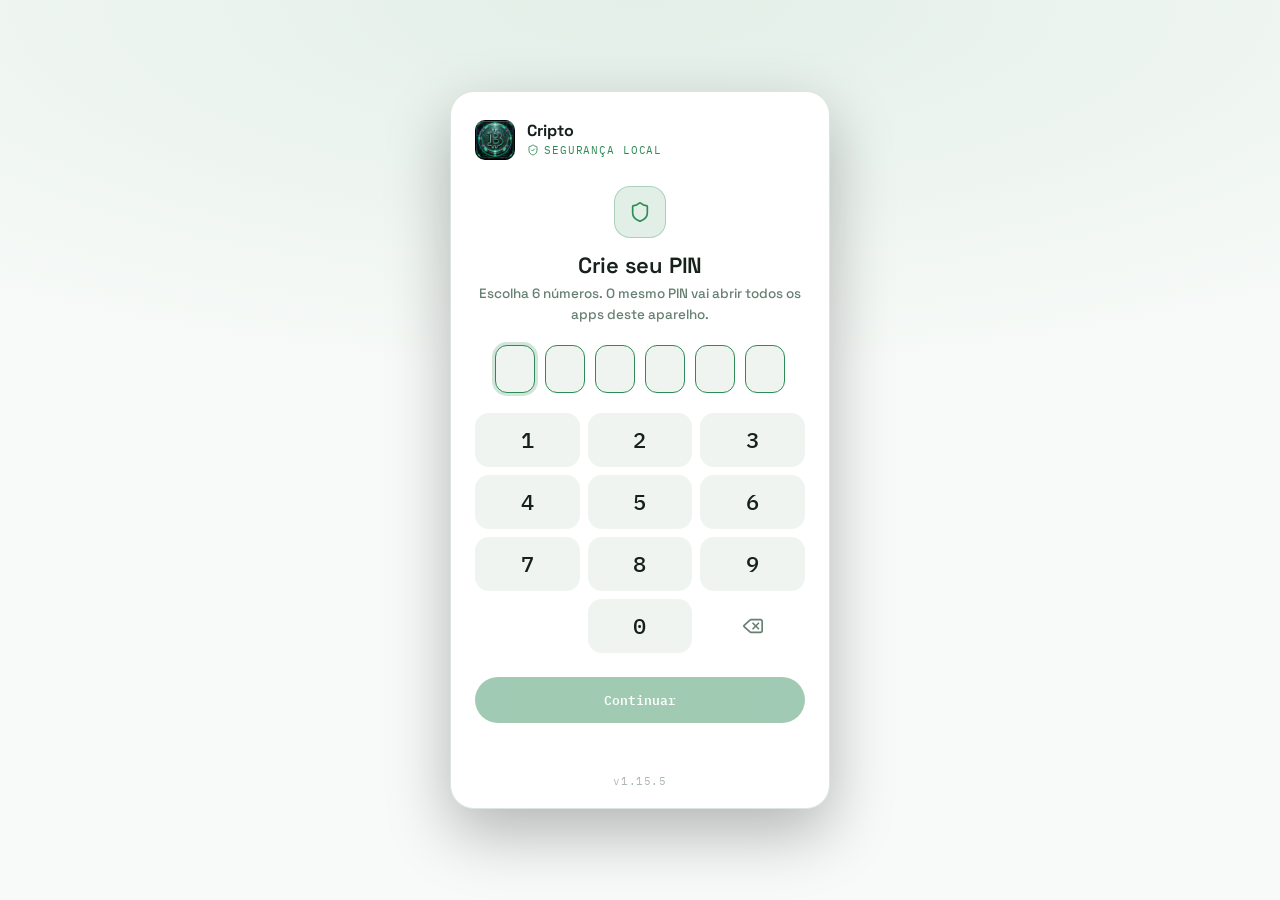
==== commit 37e6d015: "chore: conclui troca de prefixo stk-pkg para stk-pkt Arquivos stk-pkt-* passam a ser reais (sem syml" ====
--- a/index.html
+++ b/index.html
@@ -1,5 +1,5 @@
 <!DOCTYPE html>
-<html lang="pt-BR" class="vault-locked" data-vault-version="1.15.4" data-vault-app="cripito-sim" data-vault-name="Cripto">
+<html lang="pt-BR" class="vault-locked" data-vault-version="1.15.5" data-vault-app="cripito-sim" data-vault-name="Cripto">
 <head>
 <meta charset="UTF-8">
 <meta name="viewport" content="width=device-width, initial-scale=1, viewport-fit=cover">
@@ -15,10 +15,10 @@
 <link rel="icon" href="icon-192.png">
 <link rel="apple-touch-icon" href="icon-192.png">
 <!-- Log de erros: primeiro script, para pegar erros desde o início -->
-<script src="apoio/stk-pkg-erros.js" data-app="CRIPTO"></script>
+<script src="apoio/stk-pkt-erros.js" data-app="CRIPTO"></script>
 <link rel="stylesheet" href="fonts/fonts.css">
 <link rel="stylesheet" href="css/style.css">
-<link rel="stylesheet" href="stk-pkg-secure-ui.css">
+<link rel="stylesheet" href="stk-pkt-secure-ui.css">
 <link rel="stylesheet" href="apoio/apoio.css" id="dz-style">
 </head>
 <body>
@@ -338,12 +338,12 @@
   </div>
 
 <script src="finance-engine.js"></script>
-<script src="stk-pkg-financ-icons.js"></script>
-<script src="stk-pkg-bip39-pt.js"></script>
-<script src="stk-pkg-secure-vault.js"></script>
-<script src="stk-pkg-secure-ui.js"></script>
+<script src="stk-pkt-financ-icons.js"></script>
+<script src="stk-pkt-bip39-pt.js"></script>
+<script src="stk-pkt-secure-vault.js"></script>
+<script src="stk-pkt-secure-ui.js"></script>
 <script src="js/app.js"></script>
-<script src="apoio/stk-pkg-feedback.js"></script>
-<script src="apoio/stk-pkg-doacao.js" data-app="CRIPTO" data-flutuante="false"></script>
+<script src="apoio/stk-pkt-feedback.js"></script>
+<script src="apoio/stk-pkt-doacao.js" data-app="CRIPTO" data-flutuante="false"></script>
 </body>
 </html>
--- a/css/style.css
+++ b/css/style.css
@@ -251,6 +251,6 @@
   }
   .tab-btn { display: inline-flex; align-items: center; justify-content: center; gap: 5px; }
 
-  /* Ícones SVG (stk-pkg-financ-icons.js) */
+  /* Ícones SVG (stk-pkt-financ-icons.js) */
   .icon-btn, .io-btn, .modal-close, .fab, .del, .alert-banner button { display: inline-flex; align-items: center; justify-content: center; gap: 6px; }
   .live-dot { display: inline-block; width: 7px; height: 7px; margin-right: 6px; border-radius: 50%; background: currentColor; vertical-align: 1px; box-shadow: 0 0 0 3px color-mix(in srgb, currentColor 22%, transparent); }
--- a/stk-pkt-secure-ui.css
+++ b/stk-pkt-secure-ui.css
@@ -0,0 +1,212 @@
+/* FINANC vault UI. Usa os tokens do app (--bg, --surface, --accent...) com fallback no tema escuro padrão. */
+html.vault-locked body > :not(#vaultGate):not(.vault-dialog) { display:none !important; }
+html.vault-locked body { min-height:100vh; min-height:100dvh; display:grid; place-items:center; margin:0; padding:20px 16px; box-sizing:border-box; background:var(--bg, #0e1210); color:var(--ink, #eaf0ec);
+  background-image:radial-gradient(120% 60% at 50% 0%, color-mix(in srgb, var(--accent, #6fcf97) 10%, transparent), transparent 70%); }
+.fi { display:inline-block; flex-shrink:0; vertical-align:middle; }
+
+#vaultGate { box-sizing:border-box; width:min(100%, 380px); margin:0; padding:28px 24px 22px; text-align:center; background:var(--surface, #171d1a); color:var(--ink, #eaf0ec); border:1px solid var(--line, #2c3733); border-radius:24px; box-shadow:0 24px 64px rgba(0,0,0,.28); font:15px/1.5 'Space Grotesk', system-ui, sans-serif; }
+#vaultGate [hidden], .vault-dialog [hidden] { display:none !important; }
+.vault-brand { display:flex; align-items:center; gap:12px; margin-bottom:26px; text-align:left; }
+.vault-logo { width:40px; height:40px; border-radius:10px; display:block; }
+.vault-app-name { font-size:16px; font-weight:700; line-height:1.1; }
+.vault-eyebrow { display:flex; align-items:center; gap:5px; margin-top:3px; color:var(--accent, #6fcf97); font:11px/1.4 'IBM Plex Mono', monospace; letter-spacing:.08em; }
+.vault-badge { display:inline-grid; place-items:center; width:52px; height:52px; margin:0 auto 14px; border-radius:16px; color:var(--accent, #6fcf97); background:color-mix(in srgb, var(--accent, #6fcf97) 14%, transparent); border:1px solid color-mix(in srgb, var(--accent, #6fcf97) 30%, transparent); }
+.vault-badge-danger { color:var(--down, #e08585); background:color-mix(in srgb, var(--down, #e08585) 14%, transparent); border-color:color-mix(in srgb, var(--down, #e08585) 30%, transparent); }
+#vaultGate h1 { margin:0 0 6px; color:var(--ink, #eaf0ec); font-size:22px; line-height:1.2; letter-spacing:-.01em; }
+#vaultGate p { margin:0 0 4px; color:var(--ink-dim, #8fa098); font-size:13.5px; line-height:1.5; }
+#vaultForm { margin:20px 0 0; }
+
+/* PIN: input real invisível sobre as 6 caixas */
+.vault-pin-wrap { position:relative; margin:0 auto 20px; width:max-content; cursor:text; }
+.vault-pin-input { position:absolute; inset:0; width:100%; height:100%; opacity:0; border:0; padding:0; margin:0; font-size:16px; caret-color:transparent; }
+.vault-dots { display:flex; gap:10px; }
+.vault-dots span { width:40px; height:48px; border-radius:12px; background:var(--surface-2, #202824); border:1px solid var(--line, #2c3733); display:grid; place-items:center; transition:border-color .15s, background .15s; }
+.vault-dots span::after { content:''; width:12px; height:12px; border-radius:50%; background:var(--ink, #eaf0ec); transform:scale(0); transition:transform .15s; }
+.vault-dots span.filled { border-color:color-mix(in srgb, var(--accent, #6fcf97) 55%, var(--line, #2c3733)); }
+.vault-dots span.filled::after { transform:scale(1); }
+.vault-pin-input:focus-visible + .vault-dots span:not(.filled) { border-color:var(--accent, #6fcf97); }
+.vault-pin-input:focus-visible + .vault-dots span.filled + span:not(.filled), .vault-pin-input:focus-visible + .vault-dots span:first-child:not(.filled) { box-shadow:0 0 0 3px color-mix(in srgb, var(--accent, #6fcf97) 22%, transparent); }
+.vault-shake { animation:vault-shake .4s; }
+.vault-shake span { border-color:var(--down, #e08585) !important; }
+@keyframes vault-shake { 20%,60% { transform:translateX(-8px); } 40%,80% { transform:translateX(8px); } }
+
+/* Teclado numérico */
+.vault-keypad { display:grid; grid-template-columns:repeat(3, 1fr); gap:8px; margin:0 0 16px; }
+#vaultGate .vault-keypad button { height:54px; margin:0; display:grid; place-items:center; border-radius:14px; border:1px solid transparent; background:var(--surface-2, #202824); color:var(--ink, #eaf0ec); font:500 22px 'IBM Plex Mono', monospace; cursor:pointer; -webkit-tap-highlight-color:transparent; transition:background .12s, transform .08s; }
+#vaultGate .vault-keypad button:hover { border-color:var(--line, #2c3733); }
+#vaultGate .vault-keypad button:active { transform:scale(.96); background:color-mix(in srgb, var(--accent, #6fcf97) 18%, var(--surface-2, #202824)); }
+#vaultGate .vault-keypad button[data-key=del] { background:transparent; color:var(--ink-dim, #8fa098); }
+#vaultGate .vault-keypad .vault-key-bio { background:color-mix(in srgb, var(--accent, #6fcf97) 12%, transparent); color:var(--accent, #6fcf97); }
+#vaultGate .vault-keypad .vault-key-bio.is-off { visibility:hidden; }
+#vaultGate .vault-keypad button:disabled { opacity:.4; cursor:not-allowed; transform:none; }
+
+.vault-field { display:block; margin:0 0 16px; text-align:left; color:var(--ink-dim, #8fa098); font:11px/1.4 'IBM Plex Mono', monospace; }
+#vaultGate input:not(.vault-pin-input), .vault-dialog input { display:block; box-sizing:border-box; width:100%; padding:12px 14px; margin:7px 0 0; color:var(--ink, #eaf0ec); background:var(--surface-2, #202824); border:1px solid var(--line, #2c3733); border-radius:10px; outline:none; font:14px 'IBM Plex Mono', monospace; }
+#vaultGate input:not(.vault-pin-input):focus, .vault-dialog input:focus { border-color:var(--accent, #6fcf97); box-shadow:0 0 0 3px color-mix(in srgb, var(--accent, #6fcf97) 18%, transparent); }
+/* PIN em campo de texto (não de senha, para o Google e o Proton Pass não oferecerem nem salvarem), mascarado. */
+.vault-masked { -webkit-text-security:disc; text-security:disc; }
+.vault-pin { text-align:center; font-size:22px !important; letter-spacing:.35em; }
+
+/* Botões */
+#vaultGate button, .vault-dialog button, #vaultProfileBtn, .vp-drawer button { display:inline-flex; align-items:center; justify-content:center; gap:8px; box-sizing:border-box; cursor:pointer; font:600 13px 'IBM Plex Mono', monospace; }
+.vault-primary, .vault-secondary { width:100%; min-height:46px; padding:12px 16px; margin:8px 0 0; border-radius:999px; }
+.vault-primary { border:0; background:var(--accent, #6fcf97); color:var(--bg, #0e1210); }
+.vault-secondary { border:1px solid var(--line, #2c3733); background:var(--surface-2, #202824); color:var(--ink, #eaf0ec); }
+#vaultGate .vault-primary:disabled { opacity:.45; cursor:not-allowed; }
+.vault-footer { display:flex; justify-content:center; gap:18px; margin-top:12px; }
+.vault-link { padding:8px 4px; border:0; background:none; color:var(--accent, #6fcf97); font-weight:500 !important; }
+.vault-link:hover { text-decoration:underline; text-underline-offset:3px; }
+#vaultGate :focus-visible, #vaultProfileBtn:focus-visible, .vp-drawer :focus-visible, .vault-dialog :focus-visible { outline:2px solid var(--accent, #6fcf97); outline-offset:2px; }
+
+#vaultRecoveryCode { margin:16px 0 8px !important; padding:14px; border-radius:12px; background:var(--surface-2, #202824); border:1px dashed var(--line, #2c3733); overflow-wrap:anywhere; color:var(--ink, #eaf0ec) !important; font:13px/1.7 'IBM Plex Mono', monospace !important; user-select:all; }
+/* 12 palavras e o código de 12 caracteres (tela de PIN e janela de Configurações). */
+.vault-seed { list-style:none; display:grid; grid-template-columns:repeat(2, 1fr); gap:6px; margin:14px 0 8px; padding:0; counter-reset:seed; text-align:left; user-select:all; }
+.vault-seed li { counter-increment:seed; display:flex; align-items:baseline; gap:8px; padding:8px 10px; border-radius:10px; background:var(--surface-2, #202824); border:1px solid var(--line, #2c3733); color:var(--ink, #eaf0ec); font:500 14px/1.3 'IBM Plex Mono', monospace; }
+.vault-seed li::before { content:counter(seed) '.'; min-width:2.2ch; color:var(--ink-dim, #8fa098); font-size:11px; }
+.vault-hash { margin:4px 0 12px !important; padding:10px; border-radius:12px; background:var(--surface-2, #202824); border:1px dashed var(--line, #2c3733); color:var(--ink, #eaf0ec) !important; font:600 18px/1.4 'IBM Plex Mono', monospace !important; letter-spacing:.08em; text-align:center; user-select:all; }
+.vault-seed-label { margin:0 !important; text-align:left; color:var(--ink-dim, #8fa098); font:11px/1.4 'IBM Plex Mono', monospace !important; }
+#vaultGate textarea, .vault-dialog textarea { display:block; box-sizing:border-box; width:100%; min-height:84px; padding:12px 14px; margin:7px 0 0; resize:vertical; color:var(--ink, #eaf0ec); background:var(--surface-2, #202824); border:1px solid var(--line, #2c3733); border-radius:10px; outline:none; font:14px/1.5 'IBM Plex Mono', monospace; }
+#vaultGate textarea:focus, .vault-dialog textarea:focus { border-color:var(--accent, #6fcf97); box-shadow:0 0 0 3px color-mix(in srgb, var(--accent, #6fcf97) 18%, transparent); }
+#vaultMessage { min-height:1.4em; margin-top:10px !important; color:var(--down, #e08585) !important; font:12px/1.5 'IBM Plex Mono', monospace !important; }
+#vaultSaveError { color:var(--down, #e08585); font:12px 'IBM Plex Mono', monospace; }
+#vaultSaveError:not(:empty) { position:fixed; top:0; left:0; right:0; z-index:100000; padding:12px; background:#651d1d; color:white; }
+#vaultGate.vault-busy p { color:var(--ink, #eaf0ec); }
+
+
+.vault-dialog { box-sizing:border-box; width:min(calc(100% - 32px), 400px); border-radius:20px; padding:22px; background:var(--surface, #171d1a); color:var(--ink, #eaf0ec); border:1px solid var(--line, #2c3733); font-family:'Space Grotesk', system-ui, sans-serif; }
+.vault-dialog::backdrop { background:rgba(0,0,0,.7); backdrop-filter:blur(2px); }
+.vault-dialog-head { display:flex; align-items:center; gap:12px; margin-bottom:8px; }
+.vault-dialog-head .vault-badge { width:40px; height:40px; margin:0; border-radius:12px; flex-shrink:0; }
+.vault-dialog-head p { margin:0; font-size:14px; line-height:1.4; }
+.vault-dialog-actions { display:flex; gap:8px; margin-top:14px; }
+.vault-dialog-actions button { white-space:nowrap; flex:1; min-height:44px; padding:10px 16px; border-radius:999px; }
+.vault-dialog-actions button:not([type=button]) { border:0; background:var(--accent, #6fcf97); color:var(--bg, #0e1210); }
+.vault-dialog-actions button.vault-dialog-primary { border:0; background:var(--accent, #6fcf97); color:var(--bg, #0e1210); }
+.vault-dialog-actions button[type=button]:not(.vault-dialog-primary) { border:1px solid var(--line, #2c3733); background:var(--surface-2, #202824); color:var(--ink, #eaf0ec); }
+
+.vault-dim { display:block; color:var(--ink-dim, #8fa098); font-size:12.5px; line-height:1.45; margin:2px 0 0; }
+.vault-code { margin:12px 0 4px; padding:12px; border-radius:12px; background:var(--surface-2, #202824); border:1px dashed var(--line, #2c3733); overflow-wrap:anywhere; font:13px/1.7 'IBM Plex Mono', monospace; user-select:all; }
+.vault-dialog-actions button.vault-dialog-danger { border:0; background:var(--down, #e08585); color:var(--bg, #0e1210); }
+
+/* Configurações: tela cheia (fs-sheet) ou aba do app (FinancSettings.mount) */
+.fs-sheet { box-sizing:border-box; width:min(100%, 560px); max-width:100%; height:100%; max-height:100%; margin:0 0 0 auto; padding:0; border:0; border-left:1px solid var(--line, #2c3733); background:var(--bg, #0e1210); color:var(--ink, #eaf0ec); font-family:'Space Grotesk', system-ui, sans-serif; }
+.fs-sheet::backdrop { background:rgba(0,0,0,.55); backdrop-filter:blur(2px); }
+.fs-sheet[open] { display:flex; flex-direction:column; animation:fs-in .2s ease-out; }
+@keyframes fs-in { from { transform:translateX(24px); opacity:0; } }
+.fs-head { display:flex; align-items:center; gap:10px; padding:calc(12px + env(safe-area-inset-top, 0px)) 16px 12px; border-bottom:1px solid var(--line, #2c3733); background:var(--surface, #171d1a); }
+.fs-head h2 { margin:0; font-size:18px; line-height:1.2; }
+.fs-head span { font:11px 'IBM Plex Mono', monospace; color:var(--ink-dim, #8fa098); }
+.fs-back { display:grid; place-items:center; width:40px; height:40px; border-radius:50%; border:1px solid var(--line, #2c3733); background:var(--surface-2, #202824); color:var(--ink, #eaf0ec); cursor:pointer; }
+.fs-body { flex:1; overflow:auto; padding:8px 16px calc(24px + env(safe-area-inset-bottom, 0px)); }
+.fs { font-family:'Space Grotesk', system-ui, sans-serif; color:var(--ink, #eaf0ec); }
+.fs-group { margin:18px 0 0; }
+.fs-title { margin:0 0 8px 4px; font:600 11px 'IBM Plex Mono', monospace; letter-spacing:.06em; text-transform:uppercase; color:var(--ink-dim, #8fa098); }
+.fs-list { background:var(--surface, #171d1a); border:1px solid var(--line, #2c3733); border-radius:16px; overflow:hidden; }
+.fs-row { display:flex; align-items:center; gap:12px; width:100%; box-sizing:border-box; min-height:60px; padding:12px 14px; border:0; border-top:1px solid var(--line, #2c3733); background:none; color:inherit; text-align:left; font:inherit; }
+.fs-row:first-child { border-top:0; }
+.fs-row[data-wide] { flex-wrap:wrap; }
+.fs-row[data-wide] .fs-seg { flex-basis:100%; }
+.fs-action { cursor:pointer; }
+.fs-action:hover { background:var(--surface-2, #202824); }
+.fs-action > .fi:last-child { color:var(--ink-dim, #8fa098); }
+.fs-ic { display:grid; place-items:center; width:34px; height:34px; flex-shrink:0; border-radius:10px; background:var(--surface-2, #202824); color:var(--ink-dim, #8fa098); }
+.fs-text { flex:1; min-width:0; display:flex; flex-direction:column; gap:2px; }
+.fs-text b { font-size:14.5px; font-weight:600; }
+.fs-text span { font-size:12.5px; line-height:1.4; color:var(--ink-dim, #8fa098); }
+.fs-accent .fs-ic, .fs-accent b { color:var(--accent, #6fcf97); }
+.fs-danger .fs-ic, .fs-danger b { color:var(--down, #e08585); }
+.fs-danger .fs-ic { background:color-mix(in srgb, var(--down, #e08585) 12%, transparent); }
+.fs-switch { position:relative; flex-shrink:0; width:46px; height:28px; padding:0; border-radius:999px; border:1px solid var(--line, #2c3733); background:var(--surface-2, #202824); cursor:pointer; transition:background .15s; }
+.fs-switch span { position:absolute; top:3px; left:3px; width:20px; height:20px; border-radius:50%; background:var(--ink-dim, #8fa098); transition:transform .15s, background .15s; }
+.fs-switch[aria-checked=true] { background:var(--accent, #6fcf97); border-color:var(--accent, #6fcf97); }
+.fs-switch[aria-checked=true] span { transform:translateX(18px); background:var(--bg, #0e1210); }
+.fs-switch:disabled { opacity:.4; cursor:not-allowed; }
+.fs-select { flex-shrink:0; padding:8px 10px; border-radius:10px; border:1px solid var(--line, #2c3733); background:var(--surface-2, #202824); color:var(--ink, #eaf0ec); font:13px 'IBM Plex Mono', monospace; }
+.fs-seg { display:flex; gap:4px; padding:4px; border-radius:999px; border:1px solid var(--line, #2c3733); background:var(--surface-2, #202824); }
+.fs-seg button { flex:1; display:inline-flex; align-items:center; justify-content:center; gap:6px; padding:8px 6px; border:0; border-radius:999px; background:none; color:var(--ink-dim, #8fa098); font:600 12px 'IBM Plex Mono', monospace; cursor:pointer; }
+.fs-seg button[aria-pressed=true] { background:var(--surface, #171d1a); color:var(--accent, #6fcf97); box-shadow:0 1px 3px rgba(0,0,0,.2); }
+.fs-toast { min-height:1.4em; margin:14px 4px 0; font:12px/1.5 'IBM Plex Mono', monospace; color:var(--accent, #6fcf97); }
+.fs-toast.fs-bad { color:var(--down, #e08585); }
+.fs :focus-visible, .fs-sheet :focus-visible { outline:2px solid var(--accent, #6fcf97); outline-offset:2px; }
+@media (max-width:560px) { .fs-sheet { border-left:0; } }
+@media (prefers-reduced-motion: reduce) { .fs-sheet[open] { animation:none; } .fs-switch, .fs-switch span { transition:none; } }
+@media (max-width:360px) { .vault-dots { gap:6px; } .vault-dots span { width:36px; height:44px; } #vaultGate { padding:24px 16px 18px; } }
+@media (prefers-reduced-motion: reduce) { .vault-shake { animation:none; } .vault-dots span, .vault-dots span::after, .vault-keypad button { transition:none; } }
+/* Blindagem contra estilos globais dos apps (select, h2, button) */
+.fs .fs-select { width:auto !important; min-width:0; max-width:none; flex:0 0 auto; margin:0; height:auto; }
+.fs-head h2 { border:0 !important; padding:0 !important; margin:0 !important; color:var(--ink, #eaf0ec) !important; font:700 18px/1.2 'Space Grotesk', system-ui, sans-serif !important; }
+.fs .fs-row, .fs .fs-seg button, .fs .fs-switch, .fs-back { margin:0; box-shadow:none; text-transform:none; letter-spacing:normal; }
+.fs .fs-title { border:0; padding:0; }
+.vault-version { display:block; margin-top:14px; color:var(--ink-dim, #8fa098); opacity:.55; font:10.5px/1 'IBM Plex Mono', monospace; letter-spacing:.06em; }
+#vaultBoot { color:var(--ink-dim, #8fa098); opacity:.6; font:11px/1 'IBM Plex Mono', monospace; letter-spacing:.06em; position:fixed; left:50%; top:50%; transform:translate(-50%, -50%); }
+
+/* Menu do app: botão de 3 pontos ao lado do título + painel lateral à esquerda. */
+#vaultProfileBtn { flex:none; width:40px; height:40px; padding:0; border:1px solid var(--line, #2c3733); border-radius:50%; background:var(--surface, #171d1a); color:var(--ink, #eaf0ec); -webkit-tap-highlight-color:transparent; transition:background .15s ease, border-color .15s ease, transform .1s ease; }
+#vaultProfileBtn:hover { border-color:var(--accent, #6fcf97); background:color-mix(in srgb, var(--accent, #6fcf97) 10%, var(--surface, #171d1a)); }
+#vaultProfileBtn:active { transform:scale(.94); }
+.vp-avatar { display:grid; place-items:center; width:100%; height:100%; border-radius:50%; overflow:hidden; background:color-mix(in srgb, var(--accent, #6fcf97) 16%, var(--surface, #171d1a)); color:var(--accent, #6fcf97); }
+.vp-avatar img { width:100%; height:100%; object-fit:cover; display:block; }
+.vp-initials { font:700 14px/1 'Space Grotesk', system-ui, sans-serif; }
+.vp-drawer { position:fixed; inset:0 auto 0 0; margin:0; width:min(340px, 88vw); max-width:none; height:100dvh; max-height:none; padding:0; border:0; border-right:1px solid var(--line, #2c3733); background:var(--surface, #171d1a); color:var(--ink, #eaf0ec); box-shadow:24px 0 64px rgba(0,0,0,.35); font:14px/1.45 'Space Grotesk', system-ui, sans-serif; animation:vp-in .22s cubic-bezier(.2,.8,.2,1); }
+.vp-drawer::backdrop { background:rgba(0,0,0,.55); backdrop-filter:blur(2px); animation:vp-fade .22s ease; }
+.vp-drawer.vp-closing { animation:vp-out .18s ease forwards; }
+.vp-drawer.vp-closing::backdrop { opacity:0; transition:opacity .18s; }
+@keyframes vp-in { from { transform:translateX(-100%); } to { transform:none; } }
+@keyframes vp-out { to { transform:translateX(-100%); } }
+@keyframes vp-fade { from { opacity:0; } }
+.vp-panel { box-sizing:border-box; display:flex; flex-direction:column; min-height:100%; padding:calc(16px + env(safe-area-inset-top, 0px)) 16px calc(16px + env(safe-area-inset-bottom, 0px)); }
+.vp-head { position:relative; display:flex; flex-direction:column; align-items:center; text-align:center; padding:18px 8px 16px; }
+.vp-close { position:absolute; top:-4px; right:-4px; width:38px; height:38px; border:0; border-radius:50%; background:transparent; color:var(--ink-dim, #8fa098); }
+.vp-close:hover { background:var(--surface-2, #202824); color:var(--ink, #eaf0ec); }
+.vp-avatar-lg { width:68px; height:68px; margin-bottom:12px; border:2px solid color-mix(in srgb, var(--accent, #6fcf97) 45%, transparent); }
+.vp-avatar-lg .vp-initials { font-size:24px; }
+.vp-head h2 { margin:0; font-size:19px; line-height:1.2; color:var(--ink, #eaf0ec); border:0; padding:0; }
+.vp-sub { display:inline-flex; align-items:center; gap:5px; margin:6px 0 0; color:var(--accent, #6fcf97); font:11px/1.4 'IBM Plex Mono', monospace; letter-spacing:.04em; }
+.vp-stats { display:grid; grid-template-columns:1fr 1fr; gap:8px; margin:4px 0 14px; }
+.vp-stats div { display:flex; flex-direction:column; gap:4px; padding:10px 12px; border-radius:14px; background:var(--surface-2, #202824); border:1px solid var(--line, #2c3733); }
+.vp-stats span { display:flex; align-items:center; gap:5px; color:var(--ink-dim, #8fa098); font-size:11px; }
+.vp-stats b { font-size:14px; }
+.vp-menu { flex:1; overflow:auto; }
+.vp-section { margin:14px 6px 6px; color:var(--ink-dim, #8fa098); font:600 10.5px/1 'IBM Plex Mono', monospace; letter-spacing:.08em; text-transform:uppercase; }
+.vp-drawer .vp-item { display:flex !important; justify-content:flex-start !important; width:100%; gap:12px !important; padding:10px 8px; margin:0; border:0; border-radius:12px; background:transparent; color:var(--ink, #eaf0ec); text-align:left; font:inherit !important; }
+.vp-item:hover { background:var(--surface-2, #202824); }
+.vp-item > svg:last-child { margin-left:auto; color:var(--ink-dim, #8fa098); flex:none; }
+.vp-item-ic { display:grid; place-items:center; width:36px; height:36px; flex:none; border-radius:10px; background:var(--surface-2, #202824); color:var(--accent, #6fcf97); }
+.vp-item-text { display:flex; flex-direction:column; min-width:0; }
+.vp-item-text b { font-weight:600; font-size:14px; }
+.vp-item-text span { color:var(--ink-dim, #8fa098); font-size:12px; }
+.vp-danger .vp-item-ic, .vp-danger b { color:var(--down, #e08585); }
+/* Fonte fixa: o CSS do app pode estilizar footer/header e o menu precisa ser igual em todos. */
+.vp-head, .vp-foot { font:14px/1.45 'Space Grotesk', system-ui, sans-serif; }
+.vp-drawer .vp-head { margin:0; }
+.vp-foot { border-top:1px solid var(--line, #2c3733); padding-top:10px; margin-top:10px; }
+.vp-lock .vp-item-ic { background:color-mix(in srgb, var(--accent, #6fcf97) 16%, transparent); }
+.vp-version { margin:10px 0 0; text-align:center; color:var(--ink-dim, #8fa098); opacity:.6; font:10.5px/1.4 'IBM Plex Mono', monospace; letter-spacing:.04em; }
+@media (prefers-reduced-motion: reduce) { .vp-drawer, .vp-drawer::backdrop, .vp-drawer.vp-closing { animation:none; } #vaultProfileBtn { transition:none; } }
+
+[data-vault-profile-slot] { display:flex; flex:none; }
+/* Cabeçalho padrão dos apps FINANC: ⋮ à esquerda de eyebrow, título e descrição. */
+.app-head { display:flex; align-items:flex-start; gap:12px; margin:0 0 18px; }
+.app-head-text { flex:1; min-width:0; }
+.app-head .eyebrow { margin:0 0 6px; font:500 12px/1.3 'IBM Plex Mono', monospace; letter-spacing:.5px; color:var(--accent, #6fcf97); text-transform:uppercase; }
+.app-head h1 { margin:0 0 4px; font:700 26px/1.15 'Space Grotesk', system-ui, sans-serif; letter-spacing:0; color:var(--ink, #eaf0ec); }
+.app-head .lede { margin:0; font:12px/1.5 'IBM Plex Mono', monospace; color:var(--ink-dim, #8fa098); }
+[data-vault-profile-slot]:empty { display:none; }
+
+/* Mostrar ou ocultar senha (botão de olho dentro do campo) */
+.pw-wrap { position:relative; display:block; }
+#vaultGate .pw-wrap, .vault-dialog .pw-wrap { margin:7px 0 0; }
+.pw-wrap > input { width:100%; padding-right:48px !important; }
+#vaultGate .pw-wrap > input, .vault-dialog .pw-wrap > input { margin:0; }
+.pw-wrap > button.pw-toggle { position:absolute; top:50%; right:4px; transform:translateY(-50%); display:grid; place-items:center; width:40px; height:40px; min-height:0; margin:0; padding:0; border:0; border-radius:10px; background:none; box-shadow:none; color:var(--ink-dim, #8fa098); cursor:pointer; -webkit-tap-highlight-color:transparent; }
+.pw-wrap > button.pw-toggle:hover, .pw-wrap > button.pw-toggle[aria-pressed="true"] { color:var(--accent, #6fcf97); }
+.pw-wrap > button.pw-toggle:focus-visible { outline:2px solid var(--accent, #6fcf97); outline-offset:-2px; }
+
+
+/* Badge de status nas linhas de Configurações (mesmos tons do .badge do design system). */
+.fs-badge { flex-shrink:0; display:inline-flex; align-items:center; padding:3px 10px; border-radius:999px; font:11px 'IBM Plex Mono', monospace; white-space:nowrap; }
+.fs-badge-pos { background:color-mix(in srgb, var(--up, #6fcf97) 15%, transparent); color:var(--up, #6fcf97); }
+.fs-badge-neg { background:color-mix(in srgb, var(--down, #e08585) 15%, transparent); color:var(--down, #e08585); }
+.fs-badge-warn { background:color-mix(in srgb, var(--warn, #e0c185) 15%, transparent); color:var(--warn, #e0c185); }
+.fs-badge-info { background:color-mix(in srgb, var(--info, #7fa6cf) 15%, transparent); color:var(--info, #7fa6cf); }
+.fs-badge-neutral { background:var(--surface-2, #202824); color:var(--ink-dim, #8fa098); border:1px solid var(--line, #2c3733); }
--- a/apoio/apoio.css
+++ b/apoio/apoio.css
@@ -67,7 +67,7 @@
 .grecaptcha-badge{visibility:hidden}
 .dz-legal{font-size:11px;line-height:1.5;color:var(--dz-dim);text-align:center;margin:12px 0 0}
 .dz-legal a{color:var(--dz-dim);text-decoration:underline}
-/* Relatórios de erro (stk-pkg-erros.js): aviso discreto e lista */
+/* Relatórios de erro (stk-pkt-erros.js): aviso discreto e lista */
 .dz-toast{position:fixed;left:50%;transform:translateX(-50%);bottom:calc(16px + env(safe-area-inset-bottom,0px));z-index:9999;
 width:calc(100% - 32px);max-width:440px;display:flex;align-items:center;gap:10px;background:var(--dz-surface-2);
 border:1px solid var(--dz-line);border-radius:14px;padding:10px 10px 10px 14px;box-shadow:0 8px 24px rgba(0,0,0,.35)}
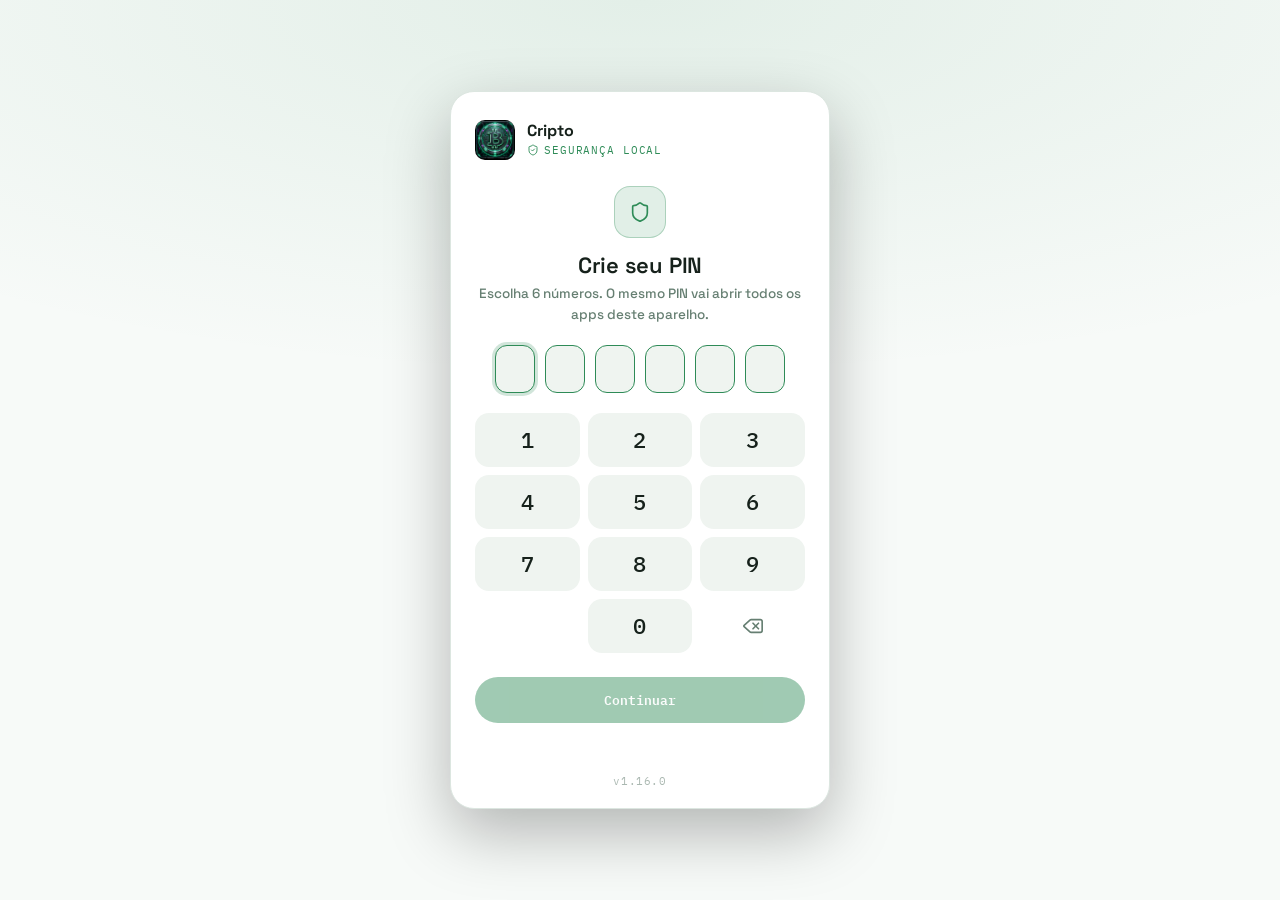
==== commit a697bad4: "feat: Cripto v1.16.0 com kits de 17/11, limpeza de CSS e correções (backup) Versão nova do Cripto: k" ====
--- a/index.html
+++ b/index.html
@@ -1,9 +1,9 @@
 <!DOCTYPE html>
-<html lang="pt-BR" class="vault-locked" data-vault-version="1.15.5" data-vault-app="cripito-sim" data-vault-name="Cripto">
+<html lang="pt-BR" class="vault-locked" data-vault-version="1.16.0" data-vault-app="cripito-sim" data-vault-name="Cripto">
 <head>
 <meta charset="UTF-8">
 <meta name="viewport" content="width=device-width, initial-scale=1, viewport-fit=cover">
-<meta http-equiv="Content-Security-Policy" content="default-src 'self'; script-src 'self' https://www.gstatic.com https://www.google.com; style-src 'self' 'unsafe-inline'; font-src 'self'; connect-src 'self' https://firestore.googleapis.com https://content-firebaseappcheck.googleapis.com https://www.google.com https://api.coingecko.com https://api.binance.com; img-src 'self' data:; frame-src https://www.google.com; object-src 'none'; base-uri 'self'; form-action 'self'; worker-src 'self'">
+<meta http-equiv="Content-Security-Policy" content="default-src 'self'; script-src 'self'; style-src 'self' 'unsafe-inline'; font-src 'self'; connect-src 'self' https://api.coingecko.com https://api.binance.com; img-src 'self' data:; frame-src https://systekna-ponte.web.app; object-src 'none'; base-uri 'self'; form-action 'self'; worker-src 'self'">
 <meta name="referrer" content="no-referrer">
 <title>Cripto — Conversor &amp; Portfólio</title>
 <link rel="manifest" href="manifest.json">
@@ -22,43 +22,50 @@
 <link rel="stylesheet" href="apoio/apoio.css" id="dz-style">
 </head>
 <body>
-  <div class="modal-overlay" id="securityModalOverlay" style="display:none;">
+  <div class="modal-overlay is-hidden" id="securityModalOverlay">
     <div class="modal-box">
       <div class="modal-header">
-        <h1 style="font-size:20px; margin:0;">Segurança</h1>
+        <h1 class="modal-title">Segurança</h1>
         <button class="modal-close" id="closeSecurityModalBtn" aria-label="Fechar" type="button"><i data-icon="x" data-size="18"></i></button>
       </div>
       <div id="securityContent"></div>
     </div>
   </div>
 
-  <div class="modal-overlay" id="certModalOverlay" style="display:none;">
+  <div class="modal-overlay is-hidden" id="certModalOverlay">
     <div class="modal-box">
       <div class="modal-header">
-        <h1 style="font-size:20px; margin:0;">Certificado digital</h1>
+        <h1 class="modal-title">Certificado digital</h1>
         <button class="modal-close" id="closeCertModalBtn" aria-label="Fechar" type="button"><i data-icon="x" data-size="18"></i></button>
       </div>
       <div id="certModalContent"></div>
     </div>
   </div>
 
-  <div class="modal-overlay" id="taxModalOverlay" style="display:none;">
-    <div class="modal-box" style="max-width:480px;">
+  <div class="modal-overlay is-hidden" id="taxModalOverlay">
+    <div class="modal-box modal-box-wide">
       <div class="modal-header">
-        <h1 style="font-size:20px; margin:0;">Relatório Fiscal &amp; IRPF</h1>
+        <h1 class="modal-title">Relatório Fiscal &amp; IRPF</h1>
         <button class="modal-close" id="closeTaxModalBtn" aria-label="Fechar" type="button"><i data-icon="x" data-size="18"></i></button>
       </div>
       <div id="taxModalContent"></div>
     </div>
   </div>
 
-  <div class="modal-overlay" id="fileAccessModalOverlay" style="display:none;">
-    <div class="modal-box">
+  <div class="modal-overlay is-hidden" id="deletePortfolioOverlay">
+    <div class="modal-box" role="dialog" aria-modal="true" aria-labelledby="deletePortfolioTitle">
       <div class="modal-header">
-        <h1 style="font-size:20px; margin:0;">Salvamento direto em arquivo</h1>
-        <button class="modal-close" id="closeFileAccessModalBtn" aria-label="Fechar" type="button"><i data-icon="x" data-size="18"></i></button>
-      </div>
-      <div id="fileAccessContent"></div>
+        <h1 class="modal-title" id="deletePortfolioTitle">Excluir carteira</h1>
+        <button class="modal-close" id="closeDeletePortfolioBtn" aria-label="Fechar" type="button"><i data-icon="x" data-size="18"></i></button>
+      </div>
+      <p class="modal-text" id="deletePortfolioText"></p>
+      <p class="modal-text is-dim">Se quiser guardar uma cópia, exporte o backup antes de excluir.</p>
+      <div class="status" id="deletePortfolioStatus" role="status"></div>
+      <div class="modal-actions">
+        <button class="io-btn" id="deletePortfolioExportBtn" type="button"><i data-icon="download" data-size="15"></i> Exportar backup antes</button>
+        <button class="io-btn io-btn-danger" id="deletePortfolioConfirmBtn" type="button"><i data-icon="trash" data-size="15"></i> Excluir</button>
+        <button class="io-btn" id="deletePortfolioCancelBtn" type="button">Cancelar</button>
+      </div>
     </div>
   </div>
 
@@ -81,9 +88,9 @@
 
     <!-- CONVERSOR -->
     <div class="tab-panel active" id="panel-conversor">
-      <div class="card" style="margin-bottom:20px; border-radius:20px;">
+      <div class="card card-converter">
         <div class="input-row">
-          <input class="amount-input" id="amountInput" type="number" inputmode="decimal" value="1" min="0" step="any" style="font-size:32px;">
+          <input class="amount-input amount-input-lg" id="amountInput" type="number" inputmode="decimal" value="1" min="0" step="any">
           <select class="currency-select" id="fromCurrency"></select>
         </div>
         <div class="status-line">
@@ -97,9 +104,9 @@
       </div>
 
       <div id="results"></div>
-      <div id="favoritesEditor" style="display:none;"></div>
-
-      <div class="sparkline-wrap" id="sparklineWrap" style="display:none;">
+      <div id="favoritesEditor" class="is-hidden"></div>
+
+      <div class="sparkline-wrap is-hidden" id="sparklineWrap">
         <div class="label" id="sparklineLabel"></div>
         <div id="sparklineSvg"></div>
       </div>
@@ -122,13 +129,14 @@
         <button class="icon-btn" id="deletePortfolioBtn"><i data-icon="trash" data-size="15"></i> Excluir</button>
       </div>
 
+      <div id="appNotices" aria-live="polite"></div>
       <div id="alertBanners"></div>
 
       <section>
-        <div class="card" style="display:flex; flex-direction:column; gap:10px;">
+        <div class="card stack-10">
           <!-- Segurança fica em Configurações (menu ⋮); o botão segue aqui, oculto, para o app.js. -->
-          <button class="icon-btn" id="openSecurityBtn" style="display:none"></button>
-          <div class="security-row" style="border-bottom:none; padding:0;">
+          <button class="icon-btn is-hidden" id="openSecurityBtn"></button>
+          <div class="security-row security-row-flush">
             <div>
               <div class="label">Fiscal &amp; IRPF</div>
               <div class="desc">Alienações mensais (limite R$ 35k), apuração de ganho de capital e DeCripto</div>
@@ -139,8 +147,8 @@
       </section>
 
       <section>
-        <h2>Saldo em conta <span style="font-size:11px; color:var(--ink-dim);">(depósitos também em blockchain — imutáveis)</span></h2>
-        <div class="stat-grid-2" style="margin-bottom:12px;">
+        <h2>Saldo em conta <span class="h2-note">(depósitos também em blockchain — imutáveis)</span></h2>
+        <div class="stat-grid-2 stat-grid-spaced">
           <div class="stat-card-2">
             <div class="k">NÃO ALOCADO</div>
             <div class="v" id="cashBalanceValue"></div>
@@ -151,14 +159,14 @@
           </div>
         </div>
         <div class="card">
-          <div style="display:flex; gap:10px;">
-            <input type="number" id="depositInput" placeholder="Valor (USD)" step="any" style="flex:1; min-width:0;">
-            <button class="io-btn" id="depositBtn" style="flex:0 0 auto; min-width:auto; padding:10px 16px;">Adicionar saldo</button>
+          <div class="deposit-form-row">
+            <input type="number" id="depositInput" class="deposit-input" placeholder="Valor (USD)" step="any">
+            <button class="io-btn deposit-btn" id="depositBtn">Adicionar saldo</button>
           </div>
           <div id="depositList"></div>
           <div class="checkbox-row">
             <input type="checkbox" id="blockOverdraftCheck">
-            <label for="blockOverdraftCheck" style="margin:0;">Bloquear compras que excedam o saldo disponível</label>
+            <label for="blockOverdraftCheck" class="label-flush">Bloquear compras que excedam o saldo disponível</label>
           </div>
         </div>
       </section>
@@ -181,12 +189,12 @@
               <button class="chart-period-btn" data-period="30d">30D</button>
               <button class="chart-period-btn active" data-period="all">TUDO</button>
             </div>
-            <span style="font-family:'IBM Plex Mono',monospace; font-size:11px; color:var(--ink-dim);" id="chartRangeSummary"></span>
+            <span class="chart-range-summary" id="chartRangeSummary"></span>
           </div>
           <div id="netWorthChart"></div>
-          <div class="chart-hover-info" id="chartHoverInfo" style="display:none;">
+          <div class="chart-hover-info is-hidden" id="chartHoverInfo">
             <span id="chartHoverDate"></span>
-            <span id="chartHoverVal" style="font-weight:600; color:var(--accent);"></span>
+            <span id="chartHoverVal" class="chart-hover-val"></span>
           </div>
         </div>
       </section>
@@ -232,8 +240,8 @@
                 <option value="foreign">Exterior / autocustódia (Lei 14.754/2023: 15% ao ano)</option>
               </select>
             </div>
-            <div class="full" id="qtyPreview" style="font-family:'IBM Plex Mono',monospace; font-size:12.5px; color:var(--ink-dim);"></div>
-            <div class="full" style="font-size:11.5px; color:var(--ink-dim); line-height:1.5;">
+            <div class="full qty-preview" id="qtyPreview"></div>
+            <div class="full trade-hint">
               O preço é a cotação média de mercado; o spread estimado simula a diferença até o preço realmente executado. Taxa e spread entram no custo (compra) ou reduzem o valor recebido (venda). Vender cripto por USDT ou outra stablecoin é permuta tributável, igual a vender por reais.
             </div>
             <button type="submit" class="submit-btn" id="submitBtn">Registrar compra</button>
@@ -263,22 +271,20 @@
       </section>
 
       <section>
-        <h2>Histórico de operações <span style="font-size:11px; color:var(--ink-dim);">(blockchain local — imutável)</span></h2>
+        <h2>Histórico de operações <span class="h2-note">(blockchain local — imutável)</span></h2>
         <div class="card" id="historyCard"></div>
         <div class="io-buttons">
           <button class="io-btn" id="verifyChainBtn"><i data-icon="shield-check" data-size="15"></i> Verificar integridade</button>
         </div>
         <div class="status" id="chainStatus"></div>
         <!-- Backup e arquivo ficam em Configurações (menu ⋮), que aciona estes botões ocultos. -->
-        <div class="io-buttons" style="display:none">
-          <button class="io-btn" id="connectFileBtn"><i data-icon="link" data-size="15"></i> Conectar arquivo JSON</button>
+        <div class="io-buttons is-hidden">
           <button class="io-btn" id="exportBtn"><i data-icon="download" data-size="15"></i> Exportar JSON</button>
           <button class="io-btn" id="exportCsvBtn"><i data-icon="file-text" data-size="15"></i> Exportar CSV (Extrato)</button>
           <button class="io-btn" id="importBtn"><i data-icon="upload" data-size="15"></i> Importar JSON</button>
-          <input type="file" id="importFile" accept="application/json">
+          <input type="file" id="importFile" accept=".json,.txt,application/json,text/plain">
         </div>
         <div class="status" id="ioStatus"></div>
-        <div class="status" id="fileStatus"></div>
       </section>
 
       <button class="fab" id="fabAddTrade" title="Registrar operação" aria-label="Registrar operação" type="button"><i data-icon="plus" data-size="26"></i></button>
@@ -287,32 +293,32 @@
     <!-- META DE LUCRO -->
     <div class="tab-panel" id="panel-metas">
       <section>
-        <div class="card" style="margin-bottom:20px;">
-          <div style="font-size:13px; color:var(--ink-dim); margin-bottom:16px; line-height:1.5;">
+        <div class="card card-spaced">
+          <div class="target-intro">
             Defina quanto você quer lucrar. O simulador calcula quanto capital bruto é preciso alocar em cada cenário para o lucro líquido de 15% de IR atingir a meta. Os rendimentos são hipóteses sem fonte, não previsão nem promessa de retorno; renda passiva (lending/staking) também é tributável.
           </div>
-          <form id="targetProfitForm" style="display:flex; gap:12px; flex-wrap:wrap; margin-bottom:16px; align-items:flex-end;">
-            <div style="flex:1; min-width:160px;">
-              <label for="profitTargetInput" style="font-size:11px; text-transform:uppercase; letter-spacing:0.04em; color:var(--ink-dim); display:block; margin-bottom:6px;">Lucro desejado (USD)</label>
-              <input type="number" id="profitTargetInput" value="4" min="0" step="any" required placeholder="Ex: 4" style="width:100%; box-sizing:border-box; font-size:18px; font-weight:600;">
-            </div>
-            <div style="flex:1; min-width:180px;">
-              <label for="profitPeriodSelect" style="font-size:11px; text-transform:uppercase; letter-spacing:0.04em; color:var(--ink-dim); display:block; margin-bottom:6px;">Periodicidade</label>
-              <select id="profitPeriodSelect" style="width:100%; box-sizing:border-box; font-size:14px;">
+          <form id="targetProfitForm" class="target-form">
+            <div class="target-field">
+              <label for="profitTargetInput" class="target-label">Lucro desejado (USD)</label>
+              <input type="number" id="profitTargetInput" class="target-input" value="4" min="0" step="any" required placeholder="Ex: 4">
+            </div>
+            <div class="target-field target-field-wide">
+              <label for="profitPeriodSelect" class="target-label">Periodicidade</label>
+              <select id="profitPeriodSelect" class="target-select">
                 <option value="month" selected>Por Mês (ex: U$ 4/mês = U$ 48/ano)</option>
                 <option value="year">Por Ano (ex: U$ 48/ano)</option>
               </select>
             </div>
             <button type="submit" id="calculateTargetProfitBtn" class="submit-btn">Calcular</button>
           </form>
-          <div style="overflow-x:auto;">
-            <table class="target-table" style="width:100%; border-collapse:collapse; font-size:13.5px; text-align:left;">
+          <div class="table-scroll">
+            <table class="target-table">
               <thead>
-                <tr style="border-bottom:1px solid var(--line); color:var(--ink-dim); font-size:11px; text-transform:uppercase; letter-spacing:0.05em;">
-                  <th style="padding:12px 10px;">Cenário de Mercado</th>
-                  <th style="padding:12px 10px; text-align:center;">Rendimento hipotético</th>
-                  <th style="padding:12px 10px; text-align:right;">Capital bruto (USD)</th>
-                  <th style="padding:12px 10px; text-align:right;">Observação</th>
+                <tr>
+                  <th>Cenário de Mercado</th>
+                  <th class="col-center">Rendimento hipotético</th>
+                  <th class="col-right">Capital bruto (USD)</th>
+                  <th class="col-right">Observação</th>
                 </tr>
               </thead>
               <tbody id="targetProfitTableBody"></tbody>
@@ -324,9 +330,9 @@
 
     <footer>
       Preços via CoinGecko, atualizados a cada 20 segundos. O histórico de operações e depósitos de saldo fica numa blockchain local (cadeia de blocos com hash SHA-256) dentro deste navegador — cada ação vira um bloco imutável, verificável a qualquer momento pelo botão "Verificar integridade". Isso é uma cadeia local, não uma rede distribuída como Bitcoin/Ethereum. PIN, bloqueio automático e demais configurações ficam em Configurações (menu ⋮ no topo). Arquivos exportados ou conectados são protegidos por PIN e criptografia AES-256-GCM. Ganho realizado considera o custo médio no momento de cada venda.
-      <div id="fiscalDisclaimers" style="margin-top:10px; padding:10px; border-left:3px solid var(--warn); background:var(--surface-2); border-radius:6px;">
+      <div id="fiscalDisclaimers" class="fiscal-disclaimers">
         <strong>Avisos importantes:</strong>
-        <ol style="margin:6px 0 0 18px; padding:0;">
+        <ol>
           <li>Simulação educativa: não substitui contador, o GCAP nem a declaração de ajuste anual.</li>
           <li>O regime depende do local de custódia: exchange nacional (ganho de capital mensal, isenção de R$ 35 mil, DARF 4600) ou exterior (Lei 14.754/2023: 15% fixo, apuração anual na declaração, sem isenção de R$ 35 mil e sem DARF mensal).</li>
           <li>O câmbio USD/BRL usado é indicativo (mercado/cripto), não a PTAX do Banco Central, que é a cotação oficial da apuração.</li>
@@ -342,7 +348,8 @@
 <script src="stk-pkt-bip39-pt.js"></script>
 <script src="stk-pkt-secure-vault.js"></script>
 <script src="stk-pkt-secure-ui.js"></script>
-<script src="js/app.js"></script>
+<script src="js/program.js"></script>
+<script src="apoio/stk-pkt-ponte.js"></script>
 <script src="apoio/stk-pkt-feedback.js"></script>
 <script src="apoio/stk-pkt-doacao.js" data-app="CRIPTO" data-flutuante="false"></script>
 </body>
--- a/css/style.css
+++ b/css/style.css
@@ -1,7 +1,15 @@
 :root {
     --bg: #0E1210; --surface: #171D1A; --surface-2: #202824; --line: #2C3733;
     --ink: #EAF0EC; --ink-dim: #8FA098; --accent: #6FCF97; --accent-dim: #4A8A67;
-    --up: #6FCF97; --down: #E08585; --warn: #E0C185;
+    --up: #6FCF97; --down: #E08585; --warn: #E0C185; --info: #7FA6CF;
+    /* derivados dos tokens canônicos (não mudam no tema claro, como o visual anterior) */
+    --on-accent: #0E1210;
+    --up-soft: rgba(111,207,151,0.15); --down-soft: rgba(224,133,133,0.15); --warn-soft: rgba(224,193,133,0.15);
+    --scrim: rgba(0,0,0,0.55);
+    --shadow-fab: 0 8px 24px rgba(111,207,151,0.35);
+    /* paleta categórica do gráfico de alocação */
+    --alloc-0: #6FCF97; --alloc-1: #7FA6CF; --alloc-2: #CFA36F; --alloc-3: #B48FE0; --alloc-4: #E0A7CF;
+    --alloc-5: #8FE0D0; --alloc-6: #E0D08F; --alloc-7: #A7B4E0; --alloc-8: #E08F9A; --alloc-9: #9AE08F;
     box-sizing: border-box;
     padding-top: env(safe-area-inset-top, 0px);
     padding-bottom: env(safe-area-inset-bottom, 0px);
@@ -12,7 +20,7 @@
   .wrap { max-width: 700px; margin: 0 auto; padding: 28px 20px 60px; }
 
   .tabs { display: flex; gap: 0; background: var(--surface); border: 1px solid var(--line); border-radius: 999px; padding: 4px; margin-bottom: 26px; position: sticky; top: env(safe-area-inset-top, 0px); z-index: 10; }
-  .tabs-indicator { position: absolute; top: 4px; bottom: 4px; width: calc((100% - 8px) / 4); background: var(--surface-2); border-radius: 999px; left: 4px; transition: transform .25s ease; z-index: 0; }
+  .tabs-indicator { position: absolute; top: 4px; bottom: 4px; width: var(--tab-w, calc((100% - 8px) / 4)); transform: translateX(var(--tab-x, 0px)); background: var(--surface-2); border-radius: 999px; left: 4px; transition: transform .25s ease; z-index: 0; }
   .tab-btn { flex: 1 1 auto; white-space: nowrap; position: relative; z-index: 1; padding: 11px 6px; border: none; border-radius: 999px; background: transparent; color: var(--ink-dim); font-family: 'IBM Plex Mono', monospace; font-size: 12px; cursor: pointer; text-align: center; }
   .tab-btn.active { color: var(--accent); }
   .tab-panel { display: none; }
@@ -23,8 +31,8 @@
   .hero .hero-label { font-family: 'IBM Plex Mono', monospace; font-size: 12px; color: var(--ink-dim); margin-bottom: 8px; }
   .hero .hero-amount { font-size: 42px; font-weight: 700; letter-spacing: -0.01em; font-family: 'Space Grotesk', sans-serif; }
   .hero .hero-delta { display: inline-flex; align-items: center; gap: 5px; margin-top: 10px; padding: 5px 12px; border-radius: 999px; font-family: 'IBM Plex Mono', monospace; font-size: 13px; }
-  .hero .hero-delta.pos { background: rgba(111,207,151,0.15); color: var(--up); }
-  .hero .hero-delta.neg { background: rgba(224,133,133,0.15); color: var(--down); }
+  .hero .hero-delta.pos { background: var(--up-soft); color: var(--up); }
+  .hero .hero-delta.neg { background: var(--down-soft); color: var(--down); }
 
   /* grid de stat cards */
   .stat-grid-2 { display: grid; grid-template-columns: 1fr 1fr; gap: 10px; }
@@ -47,7 +55,7 @@
   .timeline-text .sub { font-family: 'IBM Plex Mono', monospace; font-size: 11.5px; color: var(--ink-dim); margin-top: 2px; }
 
   /* botão de ação flutuante */
-  .fab { position: fixed; right: 20px; bottom: calc(20px + env(safe-area-inset-bottom, 0px)); width: 56px; height: 56px; border-radius: 50%; background: var(--accent); color: #0E1210; border: none; font-size: 26px; line-height: 1; display: flex; align-items: center; justify-content: center; box-shadow: 0 8px 24px rgba(111,207,151,0.35); cursor: pointer; z-index: 20; }
+  .fab { position: fixed; right: 20px; bottom: calc(20px + env(safe-area-inset-bottom, 0px)); width: 56px; height: 56px; border-radius: 50%; background: var(--accent); color: var(--on-accent); border: none; font-size: 26px; line-height: 1; display: flex; align-items: center; justify-content: center; box-shadow: var(--shadow-fab); cursor: pointer; z-index: 20; }
 
   header { margin-bottom: 22px; }
   .eyebrow { font-family: 'IBM Plex Mono', monospace; font-size: 12px; color: var(--accent); margin-bottom: 6px; }
@@ -126,9 +134,9 @@
   label { font-family: 'IBM Plex Mono', monospace; font-size: 11px; color: var(--ink-dim); display: block; margin-bottom: 5px; }
   .type-toggle { display: flex; gap: 8px; }
   .type-toggle button { flex: 1; padding: 10px; border-radius: 4px; border: 1px solid var(--line); background: var(--surface-2); color: var(--ink-dim); font-family: 'IBM Plex Mono', monospace; font-size: 13px; cursor: pointer; }
-  .type-toggle button.active[data-type="buy"] { background: rgba(111,207,151,0.15); border-color: var(--accent); color: var(--accent); }
-  .type-toggle button.active[data-type="sell"] { background: rgba(224,133,133,0.15); border-color: var(--down); color: var(--down); }
-  .submit-btn { grid-column: 1 / -1; margin-top: 4px; padding: 13px; border-radius: 999px; border: none; background: var(--accent); color: #0E1210; font-family: 'IBM Plex Mono', monospace; font-size: 14px; font-weight: 600; cursor: pointer; }
+  .type-toggle button.active[data-type="buy"] { background: var(--up-soft); border-color: var(--accent); color: var(--accent); }
+  .type-toggle button.active[data-type="sell"] { background: var(--down-soft); border-color: var(--down); color: var(--down); }
+  .submit-btn { grid-column: 1 / -1; margin-top: 4px; padding: 13px; border-radius: 999px; border: none; background: var(--accent); color: var(--on-accent); font-family: 'IBM Plex Mono', monospace; font-size: 14px; font-weight: 600; cursor: pointer; }
 
   .summary-row .asset-meta { font-family: 'IBM Plex Mono', monospace; font-size: 11.5px; color: var(--ink-dim); margin-top: 3px; }
   .summary-row .figures { text-align: right; }
@@ -151,9 +159,9 @@
 
   .history-row { font-size: 14px; }
   .history-row .tag, .deposit-row .tag { font-family: 'IBM Plex Mono', monospace; font-size: 10.5px; padding: 2px 7px; border-radius: 3px; margin-right: 8px; }
-  .tag.buy { background: rgba(111,207,151,0.15); color: var(--accent); }
-  .tag.sell { background: rgba(224,133,133,0.15); color: var(--down); }
-  .tag.deposit { background: rgba(111,207,151,0.15); color: var(--accent); }
+  .tag.buy { background: var(--up-soft); color: var(--accent); }
+  .tag.sell { background: var(--down-soft); color: var(--down); }
+  .tag.deposit { background: var(--up-soft); color: var(--accent); }
   .history-row .details, .deposit-row .details { font-family: 'IBM Plex Mono', monospace; font-size: 12.5px; color: var(--ink-dim); }
   .history-row .del, .deposit-row .del, .alert-row .del { background: none; border: none; color: var(--ink-dim); cursor: pointer; font-size: 16px; padding: 4px 8px; }
   .history-row .del:hover, .deposit-row .del:hover, .alert-row .del:hover { color: var(--down); }
@@ -165,8 +173,19 @@
   #importFile { display: none; }
   .status { font-family: 'IBM Plex Mono', monospace; font-size: 11px; color: var(--ink-dim); margin-top: 10px; }
 
-  .alert-banner { background: rgba(224,193,133,0.15); border: 1px solid var(--warn); color: var(--warn); border-radius: 6px; padding: 12px 14px; margin-bottom: 16px; font-size: 14px; display: flex; justify-content: space-between; align-items: center; gap: 10px; }
+  .alert-banner { background: var(--warn-soft); border: 1px solid var(--warn); color: var(--warn); border-radius: 6px; padding: 12px 14px; margin-bottom: 16px; font-size: 14px; display: flex; justify-content: space-between; align-items: center; gap: 10px; }
   .alert-banner button { background: none; border: none; color: var(--warn); cursor: pointer; font-size: 14px; }
+  .notice-banner { background: var(--down-soft); border: 1px solid var(--down); color: var(--down); border-radius: 6px; padding: 12px 14px; margin-bottom: 12px; font-size: 14px; display: flex; align-items: flex-start; gap: 10px; }
+  .notice-banner .notice-icon { flex: 0 0 auto; display: inline-flex; margin-top: 1px; }
+  .notice-banner .notice-text { flex: 1; line-height: 1.45; }
+  .notice-banner .notice-detail { display: block; margin-top: 4px; font-family: 'IBM Plex Mono', monospace; font-size: 11.5px; opacity: 0.85; }
+  .notice-banner .notice-close { flex: 0 0 auto; background: none; border: none; color: inherit; cursor: pointer; padding: 0; display: inline-flex; }
+  .modal-text { font-size: 14px; line-height: 1.5; margin: 10px 0; }
+  .modal-text.is-dim { color: var(--ink-dim); font-size: 13px; }
+  .modal-actions { display: flex; flex-wrap: wrap; gap: 8px; margin-top: 14px; }
+  .io-btn.io-btn-danger { border-color: var(--down); color: var(--down); }
+  .io-btn.io-btn-danger:hover { background: var(--down-soft); }
+  .io-btn:disabled { opacity: 0.5; cursor: not-allowed; }
 
   .alert-form { display: grid; grid-template-columns: 1fr 1fr 1fr; gap: 8px; margin-bottom: 4px; }
   .alert-form .full { grid-column: 1/-1; }
@@ -193,7 +212,7 @@
   .pin-setup-row { display: flex; flex-direction: column; gap: 8px; margin-top: 10px; }
 
   .modal-overlay {
-    position: fixed; inset: 0; z-index: 900; background: rgba(0,0,0,0.55);
+    position: fixed; inset: 0; z-index: 900; background: var(--scrim);
     display: flex; align-items: center; justify-content: center;
     padding: 20px; padding-top: env(safe-area-inset-top, 20px);
   }
@@ -234,8 +253,8 @@
 
   /* Relatório Fiscal IRPF */
   .tax-badge { display: inline-flex; align-items: center; gap: 6px; padding: 4px 10px; border-radius: 999px; font-family: 'IBM Plex Mono', monospace; font-size: 11px; font-weight: 600; }
-  .tax-badge.exempt { background: rgba(111,207,151,0.15); color: var(--up); }
-  .tax-badge.taxable { background: rgba(224,133,133,0.15); color: var(--down); }
+  .tax-badge.exempt { background: var(--up-soft); color: var(--up); }
+  .tax-badge.taxable { background: var(--down-soft); color: var(--down); }
   .tax-stat-grid { display: grid; grid-template-columns: 1fr 1fr; gap: 10px; margin: 12px 0; }
   .tax-card { background: var(--surface-2); border: 1px solid var(--line); border-radius: 10px; padding: 12px; }
   .tax-card .k { font-size: 11px; color: var(--ink-dim); font-family: 'IBM Plex Mono', monospace; }
@@ -246,7 +265,7 @@
   @media (prefers-color-scheme: light) {
     :root {
       --bg: #F7FAF8; --surface: #FFFFFF; --surface-2: #EFF4F0; --line: #DCE6E0;
-      --ink: #16211B; --ink-dim: #667F72; --accent: #2E8B57; --accent-dim: #4EA976; --warn: #9A7B2E;
+      --ink: #16211B; --ink-dim: #667F72; --accent: #2E8B57; --accent-dim: #4EA976; --warn: #9A7B2E; --info: #3F6E9E;
     }
   }
   .tab-btn { display: inline-flex; align-items: center; justify-content: center; gap: 5px; }
@@ -254,3 +273,107 @@
   /* Ícones SVG (stk-pkt-financ-icons.js) */
   .icon-btn, .io-btn, .modal-close, .fab, .del, .alert-banner button { display: inline-flex; align-items: center; justify-content: center; gap: 6px; }
   .live-dot { display: inline-block; width: 7px; height: 7px; margin-right: 6px; border-radius: 50%; background: currentColor; vertical-align: 1px; box-shadow: 0 0 0 3px color-mix(in srgb, currentColor 22%, transparent); }
+
+
+  /* ============ Estados e utilitários (antes eram style="" no HTML e no JS) ============ */
+  .asset-avatar { background: var(--av-bg, var(--surface-2)); color: var(--av-fg, var(--ink)); }
+  /* cores de marca de cada ativo: dados de identidade, não tokens do design system */
+  .asset-avatar[data-asset="usd"]  { --av-bg: var(--up-soft); --av-fg: var(--accent); }
+  .asset-avatar[data-asset="brl"]  { --av-bg: rgba(143,160,152,0.18); --av-fg: var(--ink); }
+  .asset-avatar[data-asset="btc"]  { --av-bg: rgba(247,147,26,0.18); --av-fg: #F7931A; }
+  .asset-avatar[data-asset="eth"]  { --av-bg: rgba(139,140,247,0.18); --av-fg: #8B8CF7; }
+  .asset-avatar[data-asset="sol"]  { --av-bg: rgba(111,207,151,0.18); --av-fg: var(--up); }
+  .asset-avatar[data-asset="bnb"]  { --av-bg: rgba(240,185,11,0.18); --av-fg: #F0B90B; }
+  .asset-avatar[data-asset="xrp"]  { --av-bg: rgba(35,35,35,0.25); --av-fg: #AEB4BC; }
+  .asset-avatar[data-asset="ada"]  { --av-bg: rgba(0,51,173,0.20); --av-fg: #5B7FE0; }
+  .asset-avatar[data-asset="doge"] { --av-bg: rgba(194,158,66,0.20); --av-fg: #C29E42; }
+  .asset-avatar[data-asset="link"] { --av-bg: rgba(42,91,222,0.20); --av-fg: #5C87F0; }
+  .asset-avatar[data-asset="ltc"]  { --av-bg: rgba(166,166,166,0.20); --av-fg: #BFBFBF; }
+  .asset-avatar[data-asset="avax"] { --av-bg: rgba(232,65,66,0.18); --av-fg: #E84142; }
+
+  /* modais */
+  .modal-title { font-size: 20px; margin: 0; }
+  .modal-box.modal-box-wide { max-width: 480px; }
+  .card.card-converter { margin-bottom: 20px; border-radius: 20px; }
+  .card.card-spaced { margin-bottom: 20px; }
+  .amount-input.amount-input-lg { font-size: 32px; }
+  .stack-10 { display: flex; flex-direction: column; gap: 10px; }
+  .security-row.security-row-flush { border-bottom: none; padding: 0; }
+  .h2-note { font-size: 11px; color: var(--ink-dim); }
+  .stat-grid-2.stat-grid-spaced { margin-bottom: 12px; }
+  .deposit-form-row { display: flex; gap: 10px; }
+  .deposit-input { flex: 1; min-width: 0; }
+  .io-btn.deposit-btn { flex: 0 0 auto; min-width: auto; padding: 10px 16px; }
+  .label-flush { margin: 0; }
+  .chart-range-summary { font-family: 'IBM Plex Mono', monospace; font-size: 11px; color: var(--ink-dim); }
+  .chart-hover-val { font-weight: 600; color: var(--accent); }
+  .chart-hover-sub { font-weight: normal; font-size: 11px; color: var(--ink-dim); }
+  .qty-preview { font-family: 'IBM Plex Mono', monospace; font-size: 12.5px; color: var(--ink-dim); }
+  .trade-hint { font-size: 11.5px; color: var(--ink-dim); line-height: 1.5; }
+  .toggle-more-actions { display: flex; gap: 8px; }
+
+  /* gráficos (SVG gerado no JS) */
+  .chart-svg { display: block; }
+  .chart-svg-overflow { overflow: visible; }
+  .chart-wrap { position: relative; width: 100%; cursor: crosshair; }
+  .secondary.chart-footer { margin-top: 6px; display: flex; justify-content: space-between; }
+  .alloc-seg { width: var(--pct); background: var(--c); }
+  .allocation-legend .swatch { background: var(--c); }
+
+  /* certificado */
+  .cert-intro { font-size: 13.5px; line-height: 1.6; color: var(--ink); margin-bottom: 14px; }
+  .card.cert-card { margin-bottom: 14px; background: var(--surface-2); }
+  .cert-label { font-size: 11px; color: var(--ink-dim); font-family: 'IBM Plex Mono', monospace; }
+  .cert-id { font-size: 16px; font-family: 'IBM Plex Mono', monospace; font-weight: 600; margin: 4px 0 8px; color: var(--accent); }
+  .cert-date { font-size: 12.5px; font-family: 'IBM Plex Mono', monospace; }
+  .icon-btn.cert-btn { padding: 11px; }
+  .icon-btn.cert-btn.is-danger { color: var(--down); }
+  .status.status-spaced { margin-top: 12px; }
+
+  /* resumo */
+  .summary-asset { display: flex; align-items: center; }
+  .totals.totals-final { border-top: 2px solid var(--line); font-weight: 600; }
+  .totals.totals-final .label { color: var(--ink); }
+
+  /* meta de lucro */
+  .target-intro { font-size: 13px; color: var(--ink-dim); margin-bottom: 16px; line-height: 1.5; }
+  .target-form { display: flex; gap: 12px; flex-wrap: wrap; margin-bottom: 16px; align-items: flex-end; }
+  .target-field { flex: 1; min-width: 160px; }
+  .target-field.target-field-wide { min-width: 180px; }
+  .target-label { font-size: 11px; text-transform: uppercase; letter-spacing: 0.04em; color: var(--ink-dim); display: block; margin-bottom: 6px; }
+  input.target-input { width: 100%; box-sizing: border-box; font-size: 18px; font-weight: 600; }
+  select.target-select { width: 100%; box-sizing: border-box; font-size: 14px; }
+  .table-scroll { overflow-x: auto; }
+  .target-table { width: 100%; border-collapse: collapse; font-size: 13.5px; text-align: left; }
+  .target-table thead tr { border-bottom: 1px solid var(--line); color: var(--ink-dim); font-size: 11px; text-transform: uppercase; letter-spacing: 0.05em; }
+  .target-table th { padding: 12px 10px; }
+  .target-table tbody tr { border-bottom: 1px solid var(--line); }
+  .target-table tbody td { padding: 10px 8px; color: var(--ink-dim); }
+  .target-table .col-center { text-align: center; }
+  .target-table .col-right { text-align: right; }
+  .target-table tbody td.cell-scenario { font-weight: 600; color: var(--ink); }
+  .target-table tbody td.cell-capital { font-family: 'IBM Plex Mono', monospace; font-weight: 600; color: var(--accent); }
+  .fiscal-disclaimers { margin-top: 10px; padding: 10px; border-left: 3px solid var(--warn); background: var(--surface-2); border-radius: 6px; }
+  .fiscal-disclaimers ol { margin: 6px 0 0 18px; padding: 0; }
+
+  /* relatório fiscal */
+  .tax-notice.tax-notice--accent { border-left-color: var(--accent); }
+  .tax-notice.tax-notice--dim { border-left-color: var(--ink-dim); }
+  .tax-notice.tax-notice--fx { border-left-color: var(--down); margin-bottom: 12px; }
+  .field-spaced { margin-bottom: 14px; }
+  .tax-status-row { display: flex; justify-content: space-between; align-items: center; margin-bottom: 12px; }
+  .tax-status-label { font-size: 13px; font-weight: 600; }
+  .tax-card .hint { font-size: 11px; color: var(--ink-dim); margin-top: 2px; }
+  .tax-ops { margin-top: 16px; }
+  .tax-ops-title { font-size: 13px; font-weight: 600; margin-bottom: 8px; }
+  .sub.is-faint { opacity: 0.6; }
+
+  /* cores de estado (positivo / negativo / neutro / aviso) */
+  .is-up { color: var(--up); }
+  .is-down { color: var(--down); }
+  .is-dim { color: var(--ink-dim); }
+  .live.is-warn { color: var(--warn); }
+  .live.is-accent { color: var(--accent); }
+
+  /* visibilidade: o JS só alterna esta classe (sem style.display) */
+  .is-hidden { display: none !important; }
--- a/stk-pkt-secure-ui.css
+++ b/stk-pkt-secure-ui.css
@@ -210,3 +210,24 @@
 .fs-badge-warn { background:color-mix(in srgb, var(--warn, #e0c185) 15%, transparent); color:var(--warn, #e0c185); }
 .fs-badge-info { background:color-mix(in srgb, var(--info, #7fa6cf) 15%, transparent); color:var(--info, #7fa6cf); }
 .fs-badge-neutral { background:var(--surface-2, #202824); color:var(--ink-dim, #8fa098); border:1px solid var(--line, #2c3733); }
+
+/* Kit 2.1 — Seus dados: entrega de arquivo (compartilhar ou baixar) e aviso de cópia de segurança */
+.vault-dialog-actions.vault-dialog-stack { flex-direction:column; align-items:stretch; }
+.vault-dialog-actions.vault-dialog-stack button { display:flex; align-items:center; justify-content:center; gap:8px; min-height:44px; }
+.vault-file-name { margin:4px 0 0; font:12px 'IBM Plex Mono', monospace; color:var(--ink-dim, #9aa7a1); overflow-wrap:anywhere; }
+.vault-dialog-msg:empty { display:none; }
+.vault-dialog-msg { margin:8px 0 0; font-size:13px; color:var(--down, #e08585); }
+#vaultBackupNudge { position:fixed; left:12px; right:12px; bottom:calc(12px + env(safe-area-inset-bottom, 0px)); z-index:99990; max-width:520px; margin:0 auto;
+  display:flex; align-items:center; gap:12px; flex-wrap:wrap; padding:12px 14px; border-radius:16px; border:1px solid var(--line, #2c3733);
+  background:color-mix(in srgb, var(--surface, #171d1a) 92%, transparent); color:var(--ink, #eaf0ec);
+  -webkit-backdrop-filter:blur(16px) saturate(180%); backdrop-filter:blur(16px) saturate(180%); box-shadow:0 12px 32px rgba(0,0,0,.25);
+  animation:vbn-in .25s ease-out; }
+#vaultBackupNudge .vbn-ic { display:grid; place-items:center; width:34px; height:34px; border-radius:10px; flex:none;
+  background:color-mix(in srgb, var(--accent, #6fcf97) 16%, transparent); color:var(--accent, #6fcf97); }
+#vaultBackupNudge p { flex:1 1 200px; margin:0; font-size:13.5px; line-height:1.4; }
+#vaultBackupNudge .vbn-actions { display:flex; gap:8px; margin-left:auto; }
+#vaultBackupNudge button { min-height:36px; padding:0 14px; border-radius:10px; border:1px solid var(--line, #2c3733); background:var(--surface-2, #202824);
+  color:var(--ink, #eaf0ec); font:600 13px 'Space Grotesk', system-ui, sans-serif; cursor:pointer; }
+#vaultBackupNudge button.vbn-primary { border:0; background:var(--accent, #6fcf97); color:var(--bg, #0e1210); }
+@keyframes vbn-in { from { opacity:0; transform:translateY(10px); } }
+@media (prefers-reduced-motion: reduce) { #vaultBackupNudge { animation:none; } }
